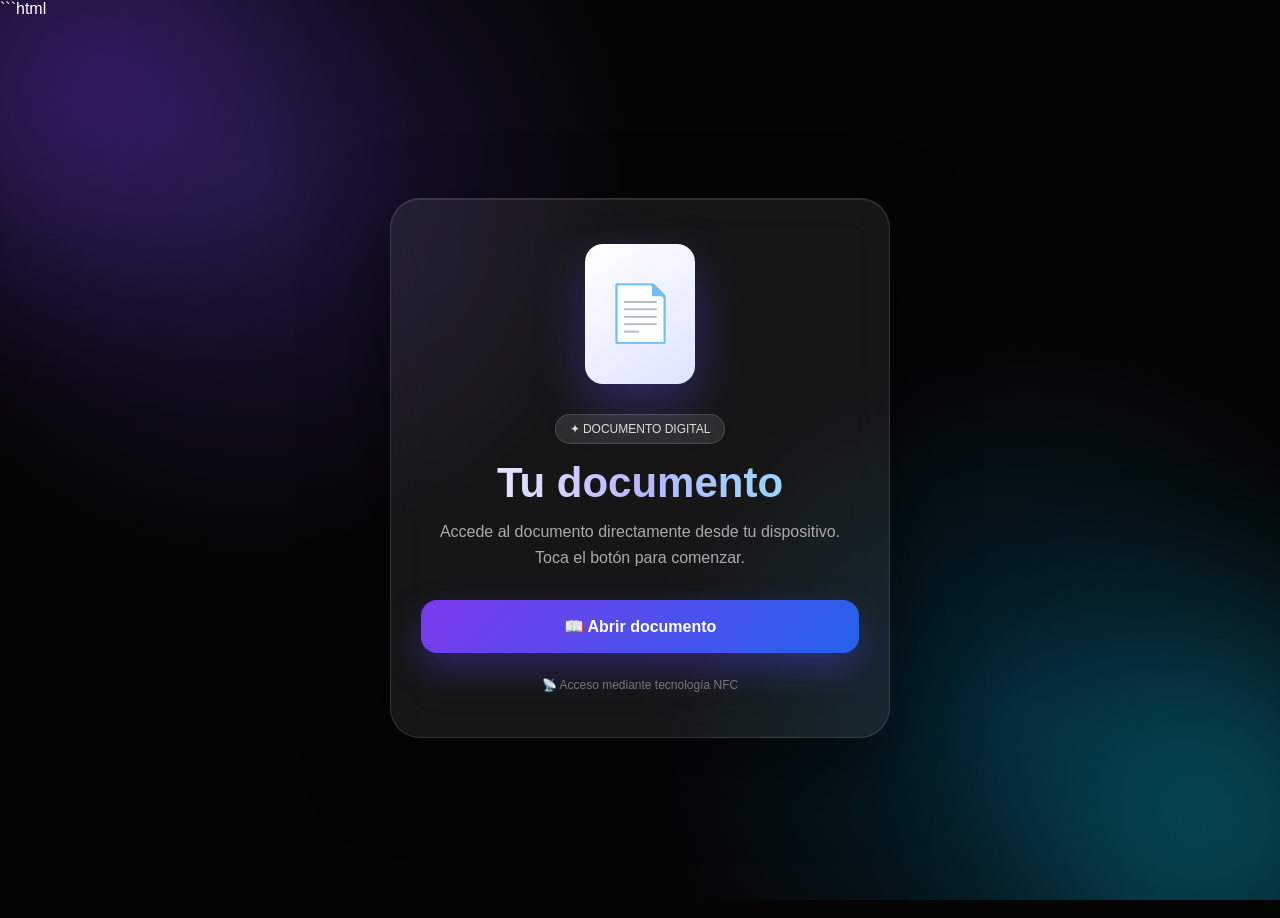
==== index.html @ 5385dc2a "Add files via upload" ====
```html
<!DOCTYPE html>
<html lang="es">
<head>
<meta charset="UTF-8">
<meta name="viewport" content="width=device-width, initial-scale=1.0">

<title>Documento Premium</title>

<style>
* {
    margin: 0;
    padding: 0;
    box-sizing: border-box;
}

body {
    font-family: -apple-system, BlinkMacSystemFont, "Segoe UI", Arial, sans-serif;
    background: #050505;
    color: white;
    min-height: 100vh;
    overflow-x: hidden;
}

/* =========================
   FONDO ANIMADO
========================= */

.background {
    position: fixed;
    inset: 0;
    overflow: hidden;
    z-index: -1;
    background:
        radial-gradient(circle at 20% 20%, rgba(120,80,255,.22), transparent 30%),
        radial-gradient(circle at 80% 80%, rgba(0,180,255,.18), transparent 30%),
        #050505;
}

.glow {
    position: absolute;
    width: 350px;
    height: 350px;
    border-radius: 50%;
    filter: blur(100px);
    opacity: .35;
    animation: float 8s infinite alternate ease-in-out;
}

.glow.one {
    background: #7c3aed;
    top: -100px;
    left: -100px;
}

.glow.two {
    background: #06b6d4;
    right: -120px;
    bottom: -100px;
    animation-delay: 2s;
}

@keyframes float {
    from {
        transform: translate(0,0);
    }

    to {
        transform: translate(70px,40px);
    }
}

/* =========================
   PORTADA
========================= */

#cover {
    min-height: 100vh;
    display: flex;
    align-items: center;
    justify-content: center;
    padding: 25px;
    animation: fadeIn 1.2s ease;
}

.cover-card {
    width: 100%;
    max-width: 500px;
    text-align: center;
    padding: 45px 30px;
    border-radius: 30px;

    background: rgba(255,255,255,.07);
    border: 1px solid rgba(255,255,255,.12);

    backdrop-filter: blur(25px);
    -webkit-backdrop-filter: blur(25px);

    box-shadow:
        0 30px 80px rgba(0,0,0,.5),
        inset 0 1px rgba(255,255,255,.1);

    animation: cardAppear 1s cubic-bezier(.2,.8,.2,1);
}

@keyframes cardAppear {
    from {
        opacity: 0;
        transform: translateY(50px) scale(.95);
    }

    to {
        opacity: 1;
        transform: translateY(0) scale(1);
    }
}

.document-icon {
    width: 110px;
    height: 140px;
    margin: auto auto 30px;

    border-radius: 18px;

    background: linear-gradient(
        145deg,
        #ffffff,
        #dfe4ff
    );

    color: #111;

    display: flex;
    align-items: center;
    justify-content: center;

    font-size: 55px;

    box-shadow:
        0 20px 50px rgba(100,80,255,.35);

    animation: levitate 3s infinite ease-in-out;
}

@keyframes levitate {
    0%,100% {
        transform: translateY(0) rotate(-2deg);
    }

    50% {
        transform: translateY(-12px) rotate(2deg);
    }
}

.badge {
    display: inline-block;

    padding: 7px 14px;

    border-radius: 50px;

    background: rgba(255,255,255,.1);

    border: 1px solid rgba(255,255,255,.15);

    font-size: 12px;

    margin-bottom: 15px;

    color: #ddd;
}

h1 {
    font-size: clamp(28px, 7vw, 42px);
    margin-bottom: 12px;

    background: linear-gradient(
        90deg,
        #fff,
        #b7b7ff,
        #8de7ff
    );

    -webkit-background-clip: text;
    color: transparent;
}

.description {
    color: #aaa;
    line-height: 1.6;
    margin-bottom: 30px;
}

/* =========================
   BOTÓN
========================= */

.open-button {
    display: inline-flex;
    align-items: center;
    justify-content: center;
    gap: 10px;

    width: 100%;

    padding: 17px;

    border-radius: 16px;

    background: linear-gradient(
        135deg,
        #7c3aed,
        #2563eb
    );

    color: white;

    font-size: 16px;
    font-weight: 700;

    text-decoration: none;

    border: none;

    cursor: pointer;

    box-shadow:
        0 15px 35px rgba(90,70,255,.35);

    transition: .3s;
}

.open-button:hover {
    transform: translateY(-3px);
    box-shadow:
        0 20px 45px rgba(90,70,255,.5);
}

.open-button:active {
    transform: scale(.97);
}

.nfc {
    margin-top: 25px;
    color: #777;
    font-size: 12px;
}

/* =========================
   PDF
========================= */

#pdfPage {
    display: none;
    min-height: 100vh;
    padding: 15px;
    animation: fadeIn .7s ease;
}

.pdf-header {
    max-width: 1100px;
    margin: auto;

    display: flex;
    justify-content: space-between;
    align-items: center;

    margin-bottom: 15px;
}

.pdf-title {
    font-size: 20px;
    font-weight: 700;
}

.back-button {
    border: none;
    background: rgba(255,255,255,.1);
    color: white;

    padding: 10px 15px;

    border-radius: 12px;

    cursor: pointer;
}

.pdf-container {
    max-width: 1100px;
    margin: auto;

    background: white;

    border-radius: 18px;

    overflow: hidden;

    box-shadow: 0 20px 60px rgba(0,0,0,.5);
}

iframe {
    width: 100%;
    height: 78vh;

    min-height: 500px;

    border: none;

    display: block;
}

.actions {
    display: flex;
    gap: 10px;

    padding: 12px;

    background: white;
}

.action {
    flex: 1;

    padding: 13px;

    border-radius: 12px;

    text-align: center;

    text-decoration: none;

    font-weight: 600;

    font-size: 14px;
}

.open {
    background: #111827;
    color: white;
}

.download {
    background: #eef0f5;
    color: #111;
}

@keyframes fadeIn {
    from {
        opacity: 0;
    }

    to {
        opacity: 1;
    }
}

/* =========================
   MÓVIL
========================= */

@media(max-width:600px) {

    #cover {
        padding: 15px;
    }

    .cover-card {
        padding: 40px 22px;
    }

    .document-icon {
        width: 90px;
        height: 115px;
        font-size: 45px;
    }

    #pdfPage {
        padding: 8px;
    }

    .pdf-title {
        font-size: 16px;
    }

    iframe {
        height: 75vh;
        min-height: 450px;
    }

    .actions {
        flex-direction: column;
    }
}
</style>
</head>

<body>

<div class="background">
    <div class="glow one"></div>
    <div class="glow two"></div>
</div>


<!-- =========================
     PORTADA
========================= -->

<section id="cover">

    <div class="cover-card">

        <div class="document-icon">
            📄
        </div>

        <div class="badge">
            ✦ DOCUMENTO DIGITAL
        </div>

        <h1>
            Tu documento
        </h1>

        <p class="description">
            Accede al documento directamente desde tu dispositivo.
            Toca el botón para comenzar.
        </p>

        <button
            class="open-button"
            onclick="openPDF()">

            📖
            Abrir documento

        </button>

        <p class="nfc">
            📡 Acceso mediante tecnología NFC
        </p>

    </div>

</section>


<!-- =========================
     PDF
========================= -->

<section id="pdfPage">

    <div class="pdf-header">

        <div class="pdf-title">
            📄 Tu documento
        </div>

        <button
            class="back-button"
            onclick="closePDF()">

            ← Volver

        </button>

    </div>


    <div class="pdf-container">

        <iframe
            src="https://drive.google.com/file/d/13IgcFymJ-jF8xLRdsBNJJ3y22b98NvXt/preview"
            allow="autoplay">
        </iframe>

        <div class="actions">

            <a
                class="action open"
                href="https://drive.google.com/file/d/13IgcFymJ-jF8xLRdsBNJJ3y22b98NvXt/view"
                target="_blank">

                🔍 Abrir PDF

            </a>

            <a
                class="action download"
                href="https://drive.google.com/uc?export=download&id=13IgcFymJ-jF8xLRdsBNJJ3y22b98NvXt"
                target="_blank">

                ⬇️ Descargar

            </a>

        </div>

    </div>

</section>


<script>

function openPDF() {

    document.getElementById("cover").style.display = "none";

    document.getElementById("pdfPage").style.display = "block";

    window.scrollTo({
        top: 0,
        behavior: "smooth"
    });

}


function closePDF() {

    document.getElementById("pdfPage").style.display = "none";

    document.getElementById("cover").style.display = "flex";

    window.scrollTo({
        top: 0,
        behavior: "smooth"
    });

}

</script>

</body>
</html>
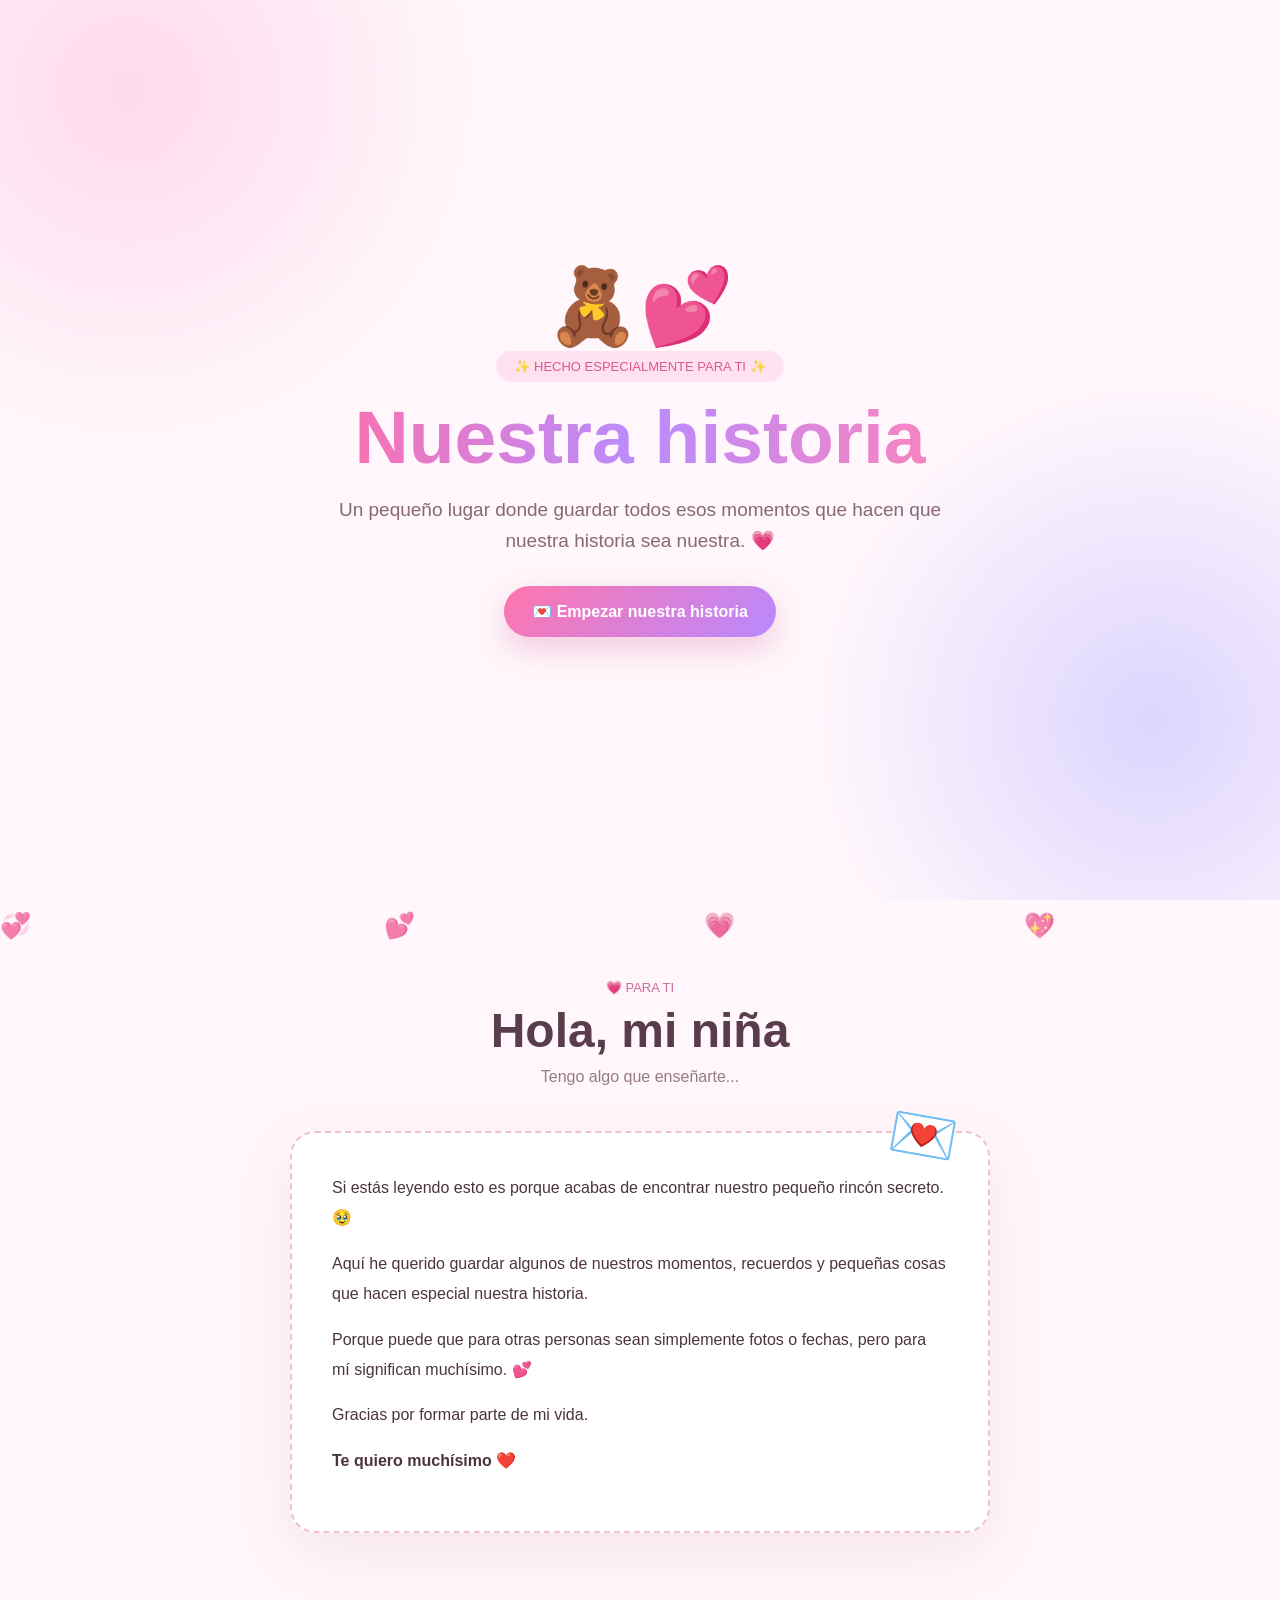
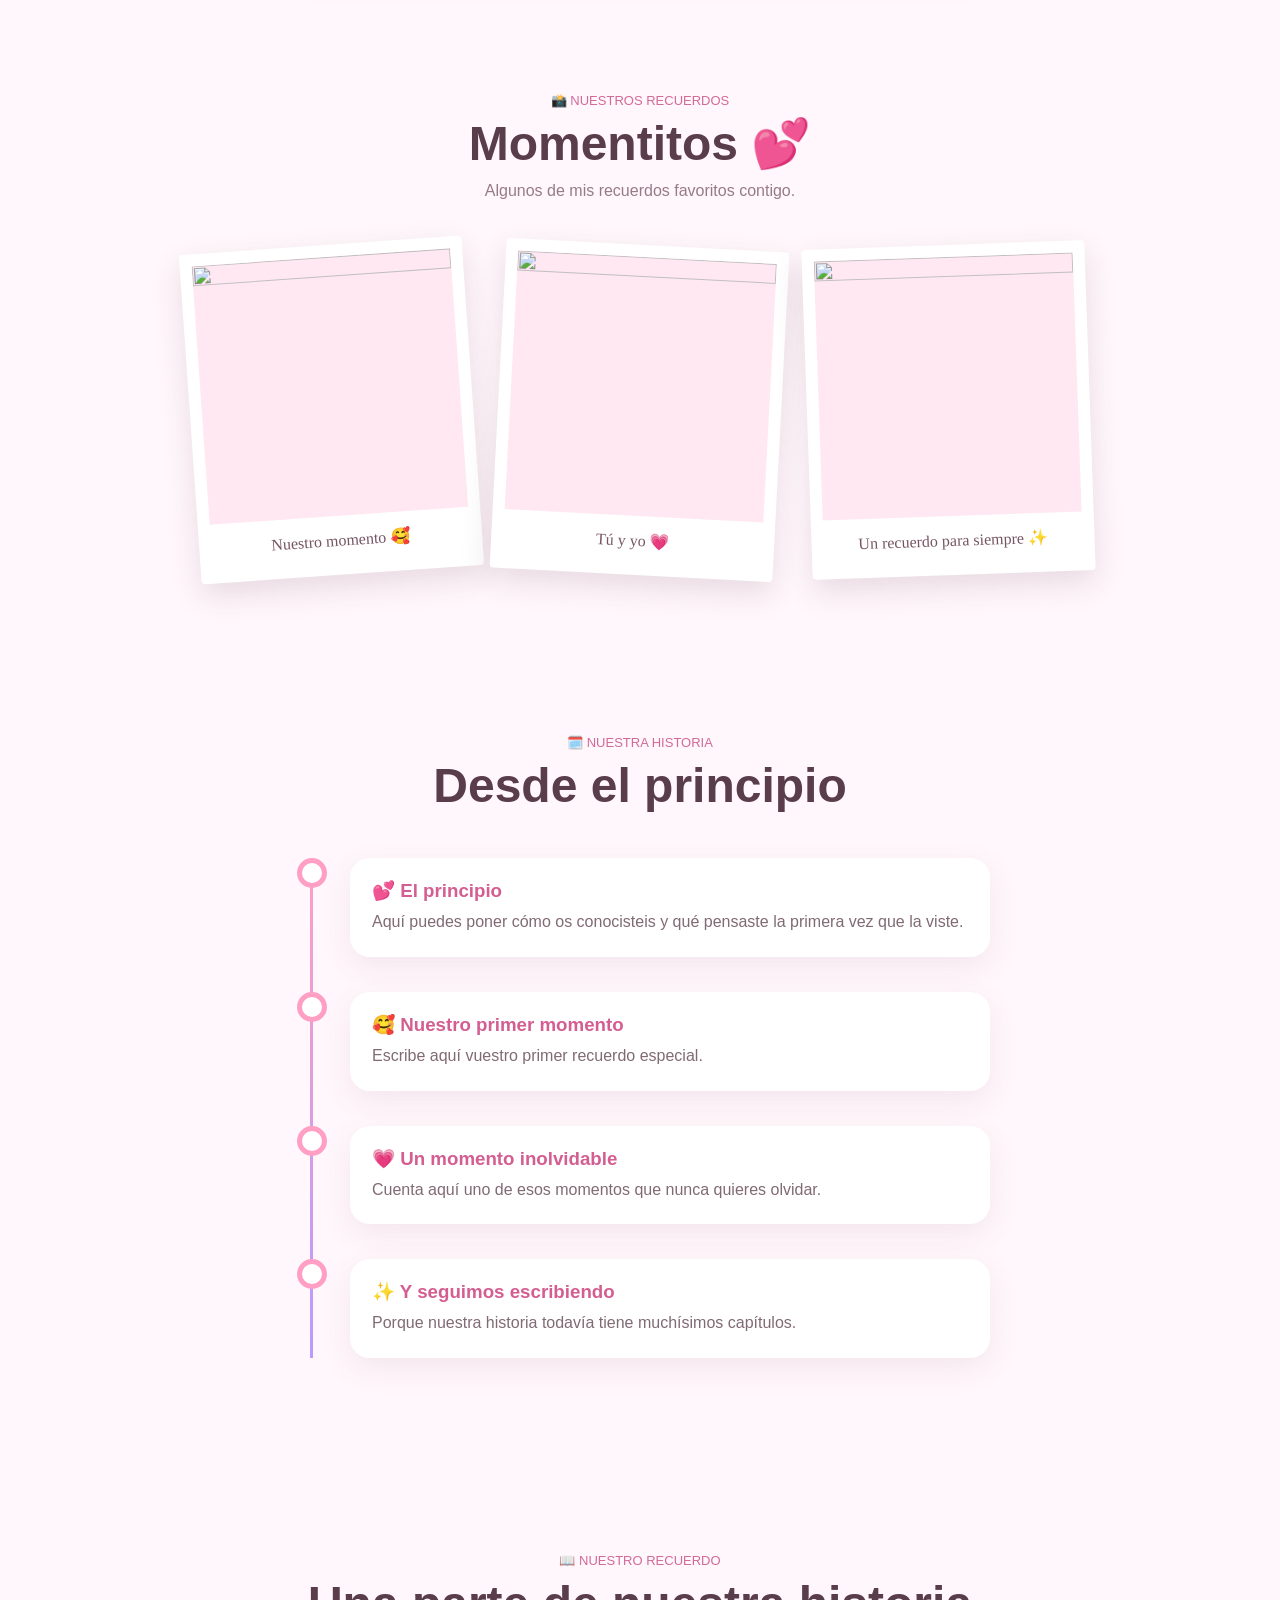
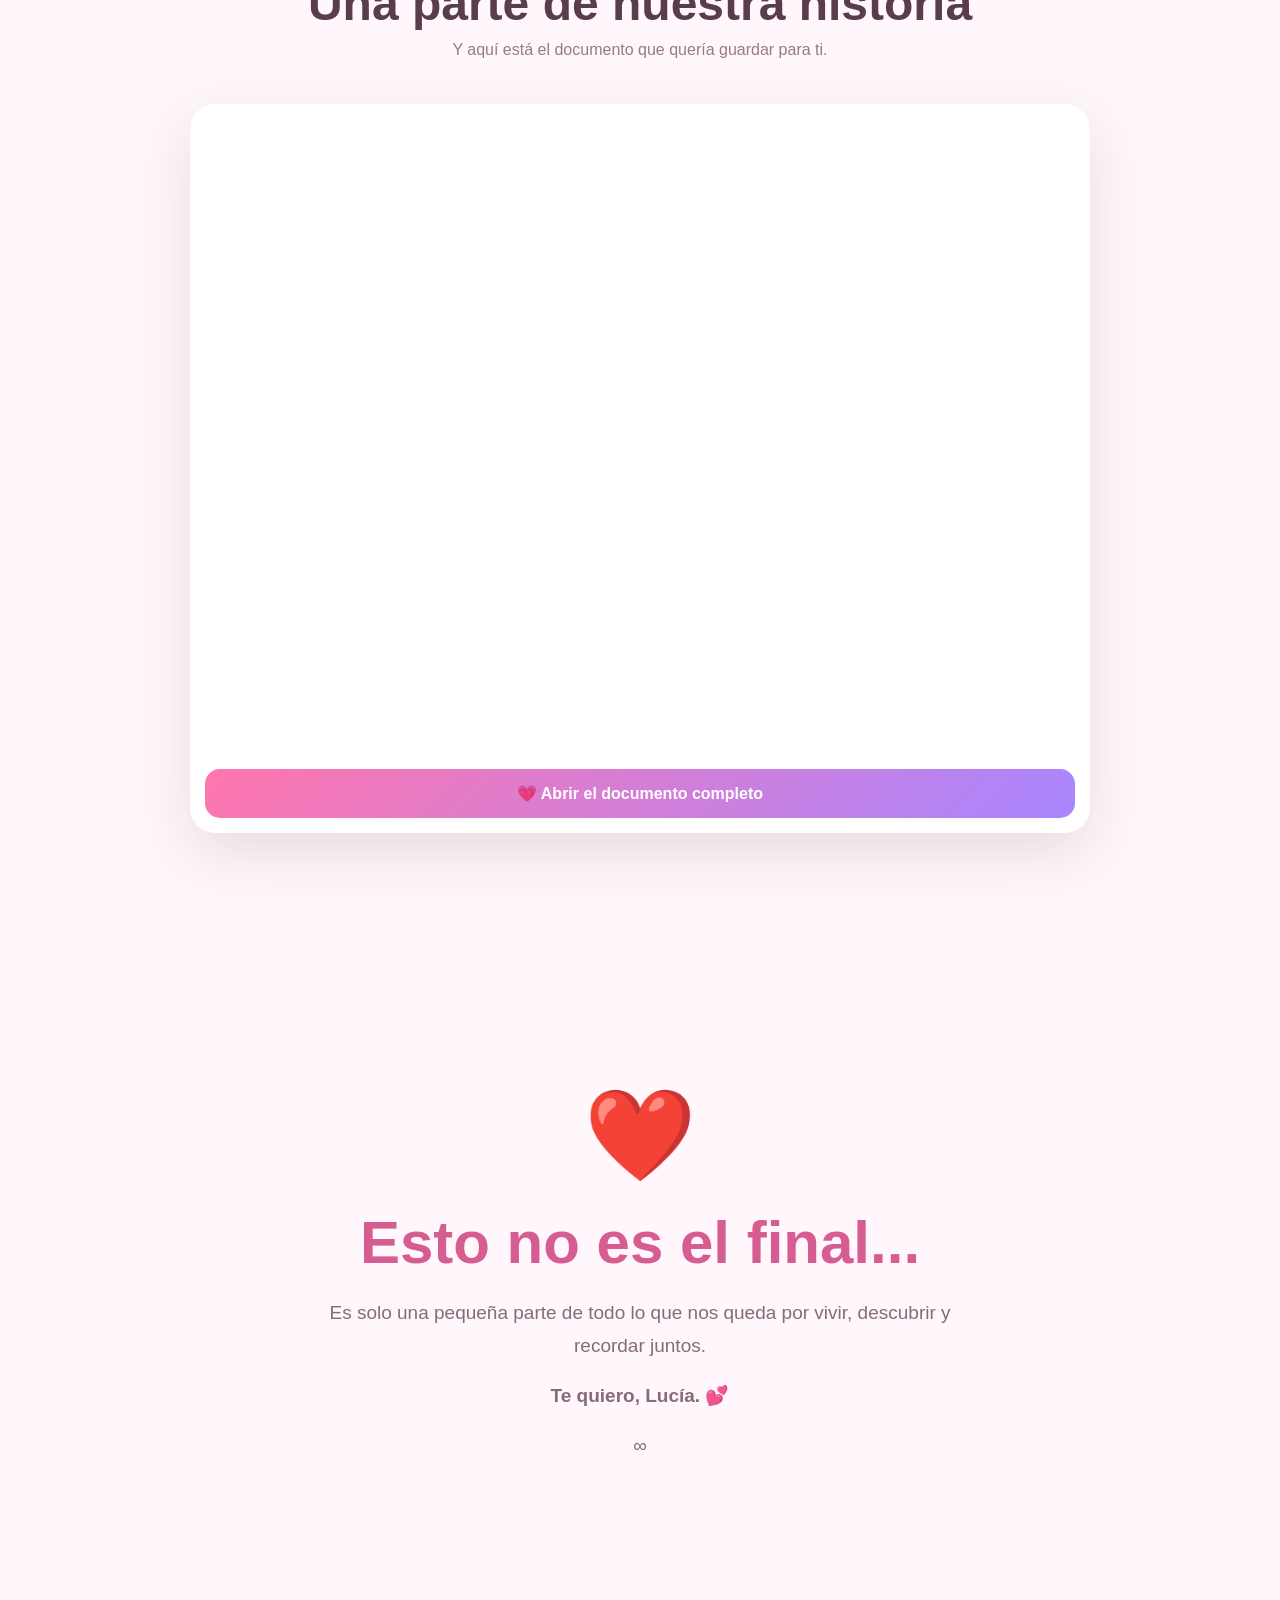
==== commit 1bcc1640: "Add files via upload" ====
--- a/index.html
+++ b/index.html
@@ -1,72 +1,143 @@
-```html
+
 <!DOCTYPE html>
 <html lang="es">
 <head>
+
 <meta charset="UTF-8">
 <meta name="viewport" content="width=device-width, initial-scale=1.0">
 
-<title>Documento Premium</title>
+<title>💕 Nuestra historia</title>
 
 <style>
-* {
-    margin: 0;
-    padding: 0;
-    box-sizing: border-box;
-}
-
-body {
-    font-family: -apple-system, BlinkMacSystemFont, "Segoe UI", Arial, sans-serif;
-    background: #050505;
-    color: white;
-    min-height: 100vh;
-    overflow-x: hidden;
-}
 
 /* =========================
-   FONDO ANIMADO
+   GENERAL
 ========================= */
 
-.background {
-    position: fixed;
-    inset: 0;
-    overflow: hidden;
-    z-index: -1;
+*{
+    margin:0;
+    padding:0;
+    box-sizing:border-box;
+}
+
+html{
+    scroll-behavior:smooth;
+}
+
+body{
+    font-family:
+        "Segoe UI",
+        Arial,
+        sans-serif;
+
+    background:#fff7fb;
+    color:#4b3440;
+    overflow-x:hidden;
+}
+
+section{
+    position:relative;
+    padding:80px 20px;
+}
+
+.container{
+    max-width:950px;
+    margin:auto;
+}
+
+h1,h2,h3{
+    font-weight:800;
+}
+
+button{
+    font-family:inherit;
+}
+
+/* =========================
+   FONDO
+========================= */
+
+.background{
+    position:fixed;
+    inset:0;
+    pointer-events:none;
+    z-index:-1;
+
     background:
-        radial-gradient(circle at 20% 20%, rgba(120,80,255,.22), transparent 30%),
-        radial-gradient(circle at 80% 80%, rgba(0,180,255,.18), transparent 30%),
-        #050505;
-}
-
-.glow {
-    position: absolute;
-    width: 350px;
-    height: 350px;
-    border-radius: 50%;
-    filter: blur(100px);
-    opacity: .35;
-    animation: float 8s infinite alternate ease-in-out;
-}
-
-.glow.one {
-    background: #7c3aed;
-    top: -100px;
-    left: -100px;
-}
-
-.glow.two {
-    background: #06b6d4;
-    right: -120px;
-    bottom: -100px;
-    animation-delay: 2s;
-}
-
-@keyframes float {
-    from {
-        transform: translate(0,0);
-    }
-
-    to {
-        transform: translate(70px,40px);
+        radial-gradient(
+            circle at 10% 10%,
+            #ffd9ec 0,
+            transparent 25%
+        ),
+        radial-gradient(
+            circle at 90% 80%,
+            #ddd5ff 0,
+            transparent 25%
+        ),
+        #fff7fb;
+}
+
+/* =========================
+   CORAZONES
+========================= */
+
+.heart{
+    position:fixed;
+    bottom:-40px;
+
+    font-size:25px;
+
+    animation:
+        floatHeart
+        linear
+        infinite;
+
+    opacity:.75;
+
+    pointer-events:none;
+}
+
+.heart:nth-child(1){
+    left:10%;
+    animation-duration:8s;
+}
+
+.heart:nth-child(2){
+    left:30%;
+    animation-duration:11s;
+    animation-delay:2s;
+}
+
+.heart:nth-child(3){
+    left:55%;
+    animation-duration:9s;
+    animation-delay:1s;
+}
+
+.heart:nth-child(4){
+    left:80%;
+    animation-duration:12s;
+    animation-delay:3s;
+}
+
+@keyframes floatHeart{
+
+    0%{
+        transform:
+            translateY(0)
+            rotate(0);
+        opacity:0;
+    }
+
+    20%{
+        opacity:.8;
+    }
+
+    100%{
+        transform:
+            translateY(-110vh)
+            rotate(360deg);
+        opacity:0;
     }
 }
 
@@ -74,373 +145,796 @@
    PORTADA
 ========================= */
 
-#cover {
-    min-height: 100vh;
-    display: flex;
-    align-items: center;
-    justify-content: center;
-    padding: 25px;
-    animation: fadeIn 1.2s ease;
-}
-
-.cover-card {
-    width: 100%;
-    max-width: 500px;
-    text-align: center;
-    padding: 45px 30px;
-    border-radius: 30px;
-
-    background: rgba(255,255,255,.07);
-    border: 1px solid rgba(255,255,255,.12);
-
-    backdrop-filter: blur(25px);
-    -webkit-backdrop-filter: blur(25px);
+.hero{
+    min-height:100vh;
+
+    display:flex;
+    align-items:center;
+    justify-content:center;
+
+    text-align:center;
+
+    padding:30px;
+}
+
+.hero-card{
+    max-width:650px;
+}
+
+.kawaii{
+    font-size:75px;
+
+    animation:
+        bounce
+        2.5s
+        infinite;
+}
+
+@keyframes bounce{
+
+    0%,100%{
+        transform:translateY(0)
+                   rotate(-3deg);
+    }
+
+    50%{
+        transform:translateY(-15px)
+                   rotate(3deg);
+    }
+}
+
+.small-title{
+    display:inline-block;
+
+    background:#ffe1ef;
+
+    color:#d95b91;
+
+    padding:8px 18px;
+
+    border-radius:50px;
+
+    font-size:13px;
+
+    margin-bottom:18px;
+}
+
+.hero h1{
+    font-size:
+        clamp(42px,9vw,75px);
+
+    line-height:1;
+
+    background:
+        linear-gradient(
+            90deg,
+            #ff6fa9,
+            #b98cff,
+            #ff83b9
+        );
+
+    -webkit-background-clip:text;
+
+    color:transparent;
+
+    margin-bottom:20px;
+}
+
+.hero p{
+    font-size:19px;
+
+    color:#876875;
+
+    line-height:1.6;
+
+    margin-bottom:30px;
+}
+
+.start{
+    display:inline-block;
+
+    background:
+        linear-gradient(
+            135deg,
+            #ff75ac,
+            #b889ff
+        );
+
+    color:white;
+
+    text-decoration:none;
+
+    padding:16px 28px;
+
+    border-radius:50px;
+
+    font-weight:800;
 
     box-shadow:
-        0 30px 80px rgba(0,0,0,.5),
-        inset 0 1px rgba(255,255,255,.1);
-
-    animation: cardAppear 1s cubic-bezier(.2,.8,.2,1);
-}
-
-@keyframes cardAppear {
-    from {
-        opacity: 0;
-        transform: translateY(50px) scale(.95);
-    }
-
-    to {
-        opacity: 1;
-        transform: translateY(0) scale(1);
-    }
-}
-
-.document-icon {
-    width: 110px;
-    height: 140px;
-    margin: auto auto 30px;
-
-    border-radius: 18px;
-
-    background: linear-gradient(
-        145deg,
-        #ffffff,
-        #dfe4ff
-    );
-
-    color: #111;
-
-    display: flex;
-    align-items: center;
-    justify-content: center;
-
-    font-size: 55px;
+        0 12px 30px
+        rgba(220,100,160,.3);
+
+    transition:.3s;
+}
+
+.start:hover{
+    transform:
+        translateY(-4px)
+        scale(1.03);
+}
+
+/* =========================
+   TITULOS
+========================= */
+
+.section-title{
+    text-align:center;
+
+    margin-bottom:45px;
+}
+
+.section-title span{
+    display:block;
+
+    font-size:13px;
+
+    color:#d26a99;
+
+    margin-bottom:8px;
+}
+
+.section-title h2{
+    font-size:
+        clamp(30px,6vw,48px);
+
+    color:#5a3d4b;
+}
+
+.section-title p{
+    margin-top:10px;
+
+    color:#967b87;
+}
+
+/* =========================
+   CARTA
+========================= */
+
+.letter{
+    background:white;
+
+    max-width:700px;
+
+    margin:auto;
+
+    padding:40px;
+
+    border-radius:25px;
 
     box-shadow:
-        0 20px 50px rgba(100,80,255,.35);
-
-    animation: levitate 3s infinite ease-in-out;
-}
-
-@keyframes levitate {
-    0%,100% {
-        transform: translateY(0) rotate(-2deg);
-    }
-
-    50% {
-        transform: translateY(-12px) rotate(2deg);
-    }
-}
-
-.badge {
-    display: inline-block;
-
-    padding: 7px 14px;
-
-    border-radius: 50px;
-
-    background: rgba(255,255,255,.1);
-
-    border: 1px solid rgba(255,255,255,.15);
-
-    font-size: 12px;
-
-    margin-bottom: 15px;
-
-    color: #ddd;
-}
-
-h1 {
-    font-size: clamp(28px, 7vw, 42px);
-    margin-bottom: 12px;
-
-    background: linear-gradient(
-        90deg,
-        #fff,
-        #b7b7ff,
-        #8de7ff
-    );
-
-    -webkit-background-clip: text;
-    color: transparent;
-}
-
-.description {
-    color: #aaa;
-    line-height: 1.6;
-    margin-bottom: 30px;
+        0 20px 60px
+        rgba(180,100,140,.12);
+
+    border:
+        2px dashed #f3bfd7;
+
+    position:relative;
+}
+
+.letter:before{
+    content:"💌";
+
+    position:absolute;
+
+    top:-30px;
+    right:30px;
+
+    font-size:55px;
+
+    transform:rotate(10deg);
+}
+
+.letter p{
+    line-height:1.9;
+
+    margin-bottom:15px;
+
+    font-size:16px;
 }
 
 /* =========================
-   BOTÓN
+   FOTOS
 ========================= */
 
-.open-button {
-    display: inline-flex;
-    align-items: center;
-    justify-content: center;
-    gap: 10px;
-
-    width: 100%;
-
-    padding: 17px;
-
-    border-radius: 16px;
-
-    background: linear-gradient(
-        135deg,
-        #7c3aed,
-        #2563eb
-    );
-
-    color: white;
-
-    font-size: 16px;
-    font-weight: 700;
-
-    text-decoration: none;
-
-    border: none;
-
-    cursor: pointer;
+.photos{
+    display:grid;
+
+    grid-template-columns:
+        repeat(3,1fr);
+
+    gap:25px;
+
+    max-width:900px;
+
+    margin:auto;
+}
+
+.photo{
+    background:white;
+
+    padding:12px 12px 25px;
 
     box-shadow:
-        0 15px 35px rgba(90,70,255,.35);
-
-    transition: .3s;
-}
-
-.open-button:hover {
-    transform: translateY(-3px);
+        0 12px 30px
+        rgba(100,60,80,.15);
+
+    transition:.4s;
+
+    border-radius:4px;
+}
+
+.photo:nth-child(1){
+    transform:rotate(-4deg);
+}
+
+.photo:nth-child(2){
+    transform:rotate(3deg);
+}
+
+.photo:nth-child(3){
+    transform:rotate(-2deg);
+}
+
+.photo:hover{
+    transform:
+        rotate(0)
+        translateY(-10px)
+        scale(1.03);
+}
+
+.photo img{
+    width:100%;
+
+    aspect-ratio:1/1;
+
+    object-fit:cover;
+
+    display:block;
+
+    background:#ffe8f2;
+}
+
+.photo p{
+    text-align:center;
+
+    margin-top:15px;
+
+    font-family:
+        "Comic Sans MS",
+        cursive;
+
+    color:#765563;
+}
+
+/* =========================
+   TIMELINE
+========================= */
+
+.timeline{
+    max-width:700px;
+
+    margin:auto;
+
+    position:relative;
+}
+
+.timeline:before{
+    content:"";
+
+    position:absolute;
+
+    left:20px;
+
+    top:0;
+    bottom:0;
+
+    width:3px;
+
+    background:
+        linear-gradient(
+            #ff9fc4,
+            #b99aff
+        );
+}
+
+.event{
+    position:relative;
+
+    margin-bottom:35px;
+
+    padding-left:60px;
+}
+
+.event .dot{
+    position:absolute;
+
+    left:7px;
+
+    width:30px;
+    height:30px;
+
+    border-radius:50%;
+
+    background:white;
+
+    border:5px solid #ff9fc4;
+
+    z-index:1;
+}
+
+.event-card{
+    background:white;
+
+    padding:22px;
+
+    border-radius:20px;
+
     box-shadow:
-        0 20px 45px rgba(90,70,255,.5);
-}
-
-.open-button:active {
-    transform: scale(.97);
-}
-
-.nfc {
-    margin-top: 25px;
-    color: #777;
-    font-size: 12px;
+        0 10px 30px
+        rgba(150,90,120,.1);
+}
+
+.event-card h3{
+    color:#d45e91;
+
+    margin-bottom:7px;
+}
+
+.event-card p{
+    color:#806a74;
+
+    line-height:1.6;
 }
 
 /* =========================
    PDF
 ========================= */
 
-#pdfPage {
-    display: none;
-    min-height: 100vh;
-    padding: 15px;
-    animation: fadeIn .7s ease;
-}
-
-.pdf-header {
-    max-width: 1100px;
-    margin: auto;
-
-    display: flex;
-    justify-content: space-between;
-    align-items: center;
-
-    margin-bottom: 15px;
-}
-
-.pdf-title {
-    font-size: 20px;
-    font-weight: 700;
-}
-
-.back-button {
-    border: none;
-    background: rgba(255,255,255,.1);
-    color: white;
-
-    padding: 10px 15px;
-
-    border-radius: 12px;
-
-    cursor: pointer;
-}
-
-.pdf-container {
-    max-width: 1100px;
-    margin: auto;
-
-    background: white;
-
-    border-radius: 18px;
-
-    overflow: hidden;
-
-    box-shadow: 0 20px 60px rgba(0,0,0,.5);
-}
-
-iframe {
-    width: 100%;
-    height: 78vh;
-
-    min-height: 500px;
-
-    border: none;
-
-    display: block;
-}
-
-.actions {
-    display: flex;
-    gap: 10px;
-
-    padding: 12px;
-
-    background: white;
-}
-
-.action {
-    flex: 1;
-
-    padding: 13px;
-
-    border-radius: 12px;
-
-    text-align: center;
-
-    text-decoration: none;
-
-    font-weight: 600;
-
-    font-size: 14px;
-}
-
-.open {
-    background: #111827;
-    color: white;
-}
-
-.download {
-    background: #eef0f5;
-    color: #111;
-}
-
-@keyframes fadeIn {
-    from {
-        opacity: 0;
-    }
-
-    to {
-        opacity: 1;
-    }
+.pdf-box{
+    background:white;
+
+    border-radius:25px;
+
+    overflow:hidden;
+
+    box-shadow:
+        0 20px 60px
+        rgba(100,60,90,.15);
+
+    max-width:900px;
+
+    margin:auto;
+}
+
+.pdf-box iframe{
+    width:100%;
+
+    height:650px;
+
+    border:none;
+
+    display:block;
+}
+
+.pdf-button{
+    display:block;
+
+    margin:15px;
+
+    text-align:center;
+
+    background:
+        linear-gradient(
+            135deg,
+            #ff76ad,
+            #a886ff
+        );
+
+    color:white;
+
+    padding:15px;
+
+    border-radius:15px;
+
+    text-decoration:none;
+
+    font-weight:800;
 }
 
 /* =========================
-   MÓVIL
+   FINAL
 ========================= */
 
-@media(max-width:600px) {
-
-    #cover {
-        padding: 15px;
-    }
-
-    .cover-card {
-        padding: 40px 22px;
-    }
-
-    .document-icon {
-        width: 90px;
-        height: 115px;
-        font-size: 45px;
-    }
-
-    #pdfPage {
-        padding: 8px;
-    }
-
-    .pdf-title {
-        font-size: 16px;
-    }
-
-    iframe {
-        height: 75vh;
-        min-height: 450px;
-    }
-
-    .actions {
-        flex-direction: column;
-    }
-}
+.final{
+    min-height:80vh;
+
+    display:flex;
+
+    align-items:center;
+
+    justify-content:center;
+
+    text-align:center;
+}
+
+.final-content{
+    max-width:650px;
+}
+
+.final-heart{
+    font-size:90px;
+
+    animation:
+        heartbeat
+        1.4s
+        infinite;
+}
+
+@keyframes heartbeat{
+
+    0%,100%{
+        transform:scale(1);
+    }
+
+    15%{
+        transform:scale(1.15);
+    }
+
+    30%{
+        transform:scale(1);
+    }
+
+    45%{
+        transform:scale(1.12);
+    }
+}
+
+.final h2{
+    font-size:
+        clamp(35px,7vw,60px);
+
+    color:#d65d91;
+
+    margin:20px 0;
+}
+
+.final p{
+    font-size:19px;
+
+    line-height:1.7;
+
+    color:#856c78;
+}
+
+/* =========================
+   RESPONSIVE
+========================= */
+
+@media(max-width:700px){
+
+    section{
+        padding:65px 15px;
+    }
+
+    .photos{
+        grid-template-columns:1fr;
+
+        max-width:350px;
+    }
+
+    .photo{
+        transform:none !important;
+    }
+
+    .letter{
+        padding:28px 22px;
+    }
+
+    .pdf-box iframe{
+        height:500px;
+    }
+}
+
 </style>
+
 </head>
 
 <body>
 
-<div class="background">
-    <div class="glow one"></div>
-    <div class="glow two"></div>
-</div>
+
+<!-- FONDO -->
+
+<div class="background"></div>
+
+<div class="heart">💕</div>
+<div class="heart">💗</div>
+<div class="heart">💖</div>
+<div class="heart">💞</div>
 
 
 <!-- =========================
      PORTADA
 ========================= -->
 
-<section id="cover">
-
-    <div class="cover-card">
-
-        <div class="document-icon">
-            📄
-        </div>
-
-        <div class="badge">
-            ✦ DOCUMENTO DIGITAL
-        </div>
-
-        <h1>
-            Tu documento
-        </h1>
-
-        <p class="description">
-            Accede al documento directamente desde tu dispositivo.
-            Toca el botón para comenzar.
+<section class="hero">
+
+<div class="hero-card">
+
+    <div class="kawaii">
+        🧸💕
+    </div>
+
+    <div class="small-title">
+        ✨ HECHO ESPECIALMENTE PARA TI ✨
+    </div>
+
+    <h1>
+        Nuestra historia
+    </h1>
+
+    <p>
+        Un pequeño lugar donde guardar
+        todos esos momentos que hacen
+        que nuestra historia sea nuestra.
+        💗
+    </p>
+
+    <a
+        href="#inicio"
+        class="start">
+
+        💌 Empezar nuestra historia
+
+    </a>
+
+</div>
+
+</section>
+
+
+<!-- =========================
+     INICIO
+========================= -->
+
+<section id="inicio">
+
+<div class="container">
+
+<div class="section-title">
+
+    <span>💗 PARA TI</span>
+
+    <h2>
+        Hola, mi niña
+    </h2>
+
+    <p>
+        Tengo algo que enseñarte...
+    </p>
+
+</div>
+
+
+<div class="letter">
+
+<p>
+    Si estás leyendo esto es porque
+    acabas de encontrar nuestro pequeño
+    rincón secreto. 🥹
+</p>
+
+<p>
+    Aquí he querido guardar algunos de
+    nuestros momentos, recuerdos y
+    pequeñas cosas que hacen especial
+    nuestra historia.
+</p>
+
+<p>
+    Porque puede que para otras personas
+    sean simplemente fotos o fechas,
+    pero para mí significan muchísimo.
+    💕
+</p>
+
+<p>
+    Gracias por formar parte de mi vida.
+</p>
+
+<p>
+    <strong>
+        Te quiero muchísimo ❤️
+    </strong>
+</p>
+
+</div>
+
+</div>
+
+</section>
+
+
+<!-- =========================
+     FOTOS
+========================= -->
+
+<section>
+
+<div class="container">
+
+<div class="section-title">
+
+    <span>📸 NUESTROS RECUERDOS</span>
+
+    <h2>
+        Momentitos 💕
+    </h2>
+
+    <p>
+        Algunos de mis recuerdos favoritos contigo.
+    </p>
+
+</div>
+
+
+<div class="photos">
+
+    <div class="photo">
+
+        <img src="foto1.jpg">
+
+        <p>
+            Nuestro momento 🥰
         </p>
 
-        <button
-            class="open-button"
-            onclick="openPDF()">
-
-            📖
-            Abrir documento
-
-        </button>
-
-        <p class="nfc">
-            📡 Acceso mediante tecnología NFC
+    </div>
+
+
+    <div class="photo">
+
+        <img src="foto2.jpg">
+
+        <p>
+            Tú y yo 💗
         </p>
 
     </div>
+
+
+    <div class="photo">
+
+        <img src="foto3.jpg">
+
+        <p>
+            Un recuerdo para siempre ✨
+        </p>
+
+    </div>
+
+</div>
+
+</div>
+
+</section>
+
+
+<!-- =========================
+     TIMELINE
+========================= -->
+
+<section>
+
+<div class="container">
+
+<div class="section-title">
+
+    <span>🗓️ NUESTRA HISTORIA</span>
+
+    <h2>
+        Desde el principio
+    </h2>
+
+</div>
+
+
+<div class="timeline">
+
+
+<div class="event">
+
+    <div class="dot"></div>
+
+    <div class="event-card">
+
+        <h3>
+            💕 El principio
+        </h3>
+
+        <p>
+            Aquí puedes poner cómo os
+            conocisteis y qué pensaste
+            la primera vez que la viste.
+        </p>
+
+    </div>
+
+</div>
+
+
+<div class="event">
+
+    <div class="dot"></div>
+
+    <div class="event-card">
+
+        <h3>
+            🥰 Nuestro primer momento
+        </h3>
+
+        <p>
+            Escribe aquí vuestro primer
+            recuerdo especial.
+        </p>
+
+    </div>
+
+</div>
+
+
+<div class="event">
+
+    <div class="dot"></div>
+
+    <div class="event-card">
+
+        <h3>
+            💗 Un momento inolvidable
+        </h3>
+
+        <p>
+            Cuenta aquí uno de esos
+            momentos que nunca quieres
+            olvidar.
+        </p>
+
+    </div>
+
+</div>
+
+
+<div class="event">
+
+    <div class="dot"></div>
+
+    <div class="event-card">
+
+        <h3>
+            ✨ Y seguimos escribiendo
+        </h3>
+
+        <p>
+            Porque nuestra historia todavía
+            tiene muchísimos capítulos.
+        </p>
+
+    </div>
+
+</div>
+
+
+</div>
+
+</div>
 
 </section>
 
@@ -449,91 +943,90 @@
      PDF
 ========================= -->
 
-<section id="pdfPage">
-
-    <div class="pdf-header">
-
-        <div class="pdf-title">
-            📄 Tu documento
-        </div>
-
-        <button
-            class="back-button"
-            onclick="closePDF()">
-
-            ← Volver
-
-        </button>
-
+<section>
+
+<div class="container">
+
+<div class="section-title">
+
+    <span>📖 NUESTRO RECUERDO</span>
+
+    <h2>
+        Una parte de nuestra historia
+    </h2>
+
+    <p>
+        Y aquí está el documento que
+        quería guardar para ti.
+    </p>
+
+</div>
+
+
+<div class="pdf-box">
+
+    <iframe
+        src="https://drive.google.com/file/d/13IgcFymJ-jF8xLRdsBNJJ3y22b98NvXt/preview"
+        allow="autoplay">
+    </iframe>
+
+    <a
+        class="pdf-button"
+        href="https://drive.google.com/file/d/13IgcFymJ-jF8xLRdsBNJJ3y22b98NvXt/view"
+        target="_blank">
+
+        💗 Abrir el documento completo
+
+    </a>
+
+</div>
+
+</div>
+
+</section>
+
+
+<!-- =========================
+     FINAL
+========================= -->
+
+<section class="final">
+
+<div class="final-content">
+
+    <div class="final-heart">
+        ❤️
     </div>
 
-
-    <div class="pdf-container">
-
-        <iframe
-            src="https://drive.google.com/file/d/13IgcFymJ-jF8xLRdsBNJJ3y22b98NvXt/preview"
-            allow="autoplay">
-        </iframe>
-
-        <div class="actions">
-
-            <a
-                class="action open"
-                href="https://drive.google.com/file/d/13IgcFymJ-jF8xLRdsBNJJ3y22b98NvXt/view"
-                target="_blank">
-
-                🔍 Abrir PDF
-
-            </a>
-
-            <a
-                class="action download"
-                href="https://drive.google.com/uc?export=download&id=13IgcFymJ-jF8xLRdsBNJJ3y22b98NvXt"
-                target="_blank">
-
-                ⬇️ Descargar
-
-            </a>
-
-        </div>
-
-    </div>
+    <h2>
+        Esto no es el final...
+    </h2>
+
+    <p>
+        Es solo una pequeña parte
+        de todo lo que nos queda por vivir,
+        descubrir y recordar juntos.
+    </p>
+
+    <br>
+
+    <p>
+        <strong>
+            Te quiero, Lucía. 💕
+        </strong>
+    </p>
+
+    <br>
+
+    <p>
+        ∞
+    </p>
+
+</div>
 
 </section>
 
-
-<script>
-
-function openPDF() {
-
-    document.getElementById("cover").style.display = "none";
-
-    document.getElementById("pdfPage").style.display = "block";
-
-    window.scrollTo({
-        top: 0,
-        behavior: "smooth"
-    });
-
-}
-
-
-function closePDF() {
-
-    document.getElementById("pdfPage").style.display = "none";
-
-    document.getElementById("cover").style.display = "flex";
-
-    window.scrollTo({
-        top: 0,
-        behavior: "smooth"
-    });
-
-}
-
-</script>
 
 </body>
 </html>
 
-
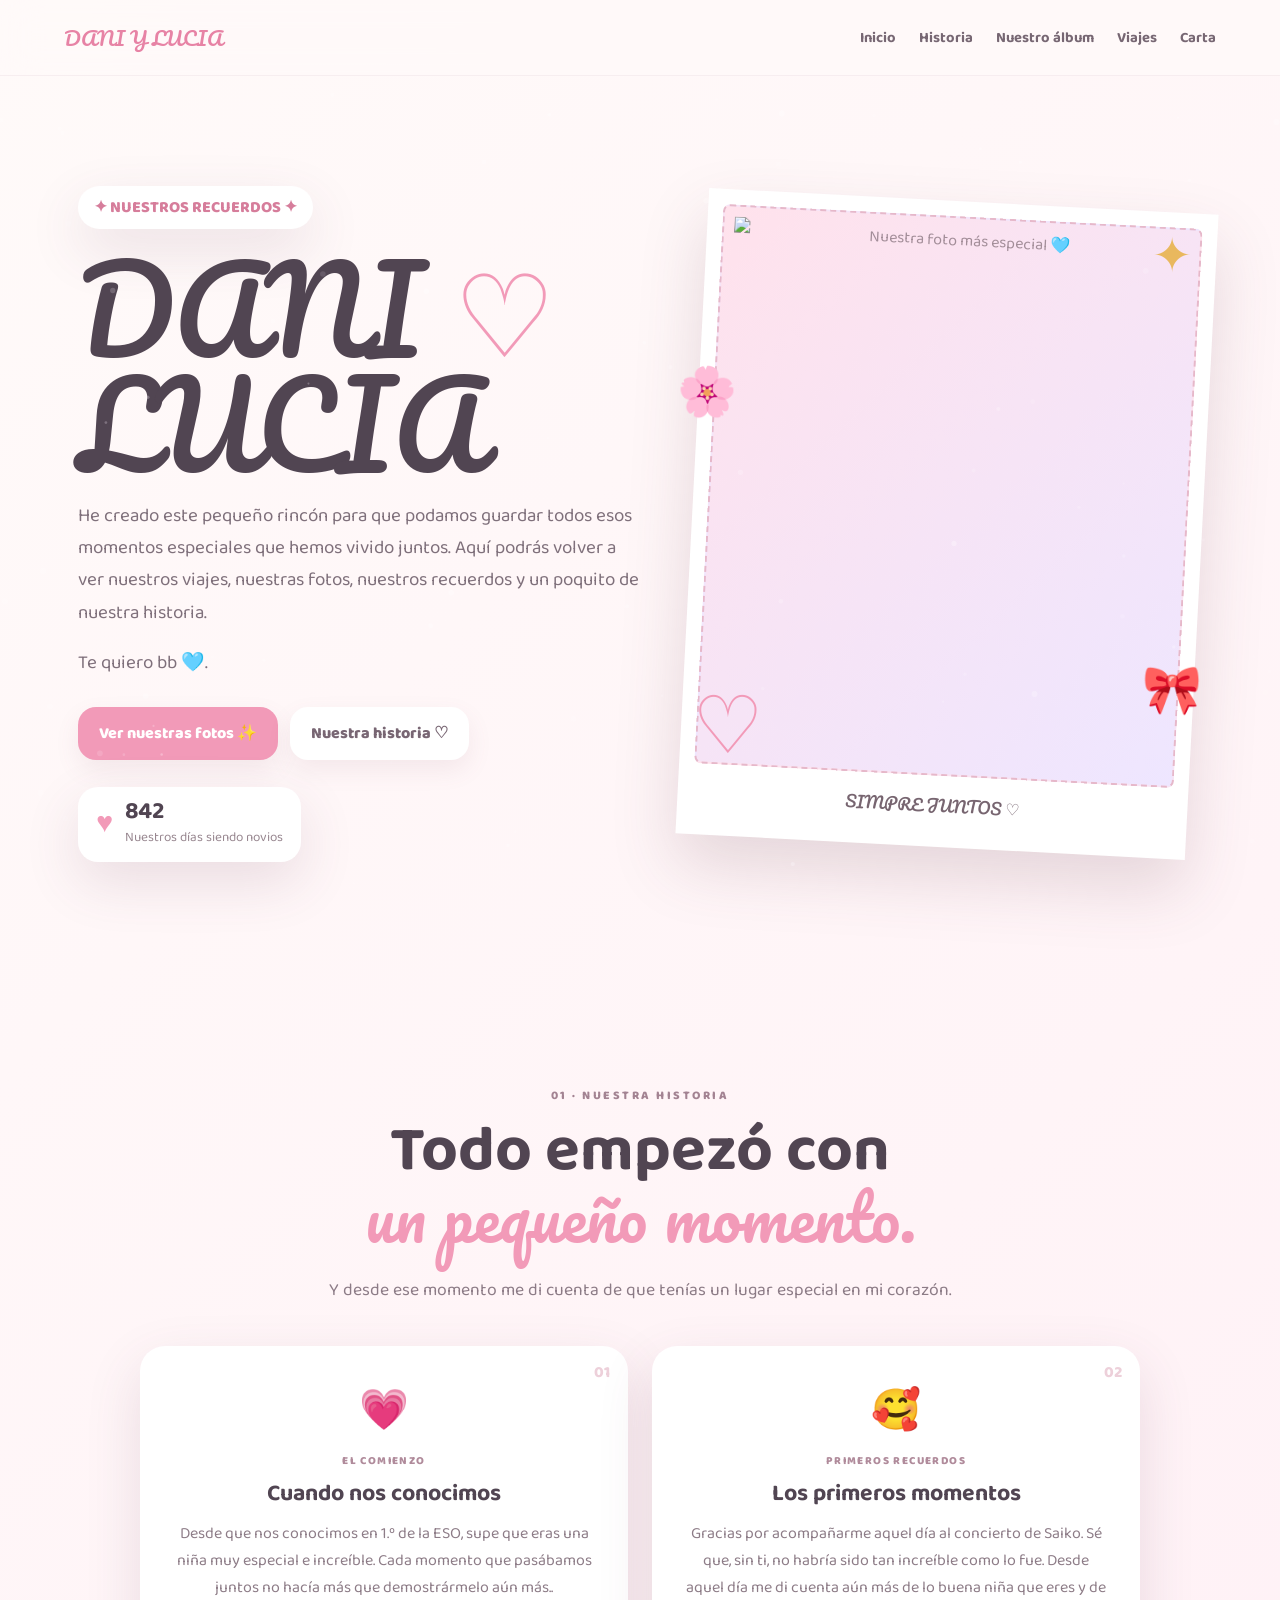
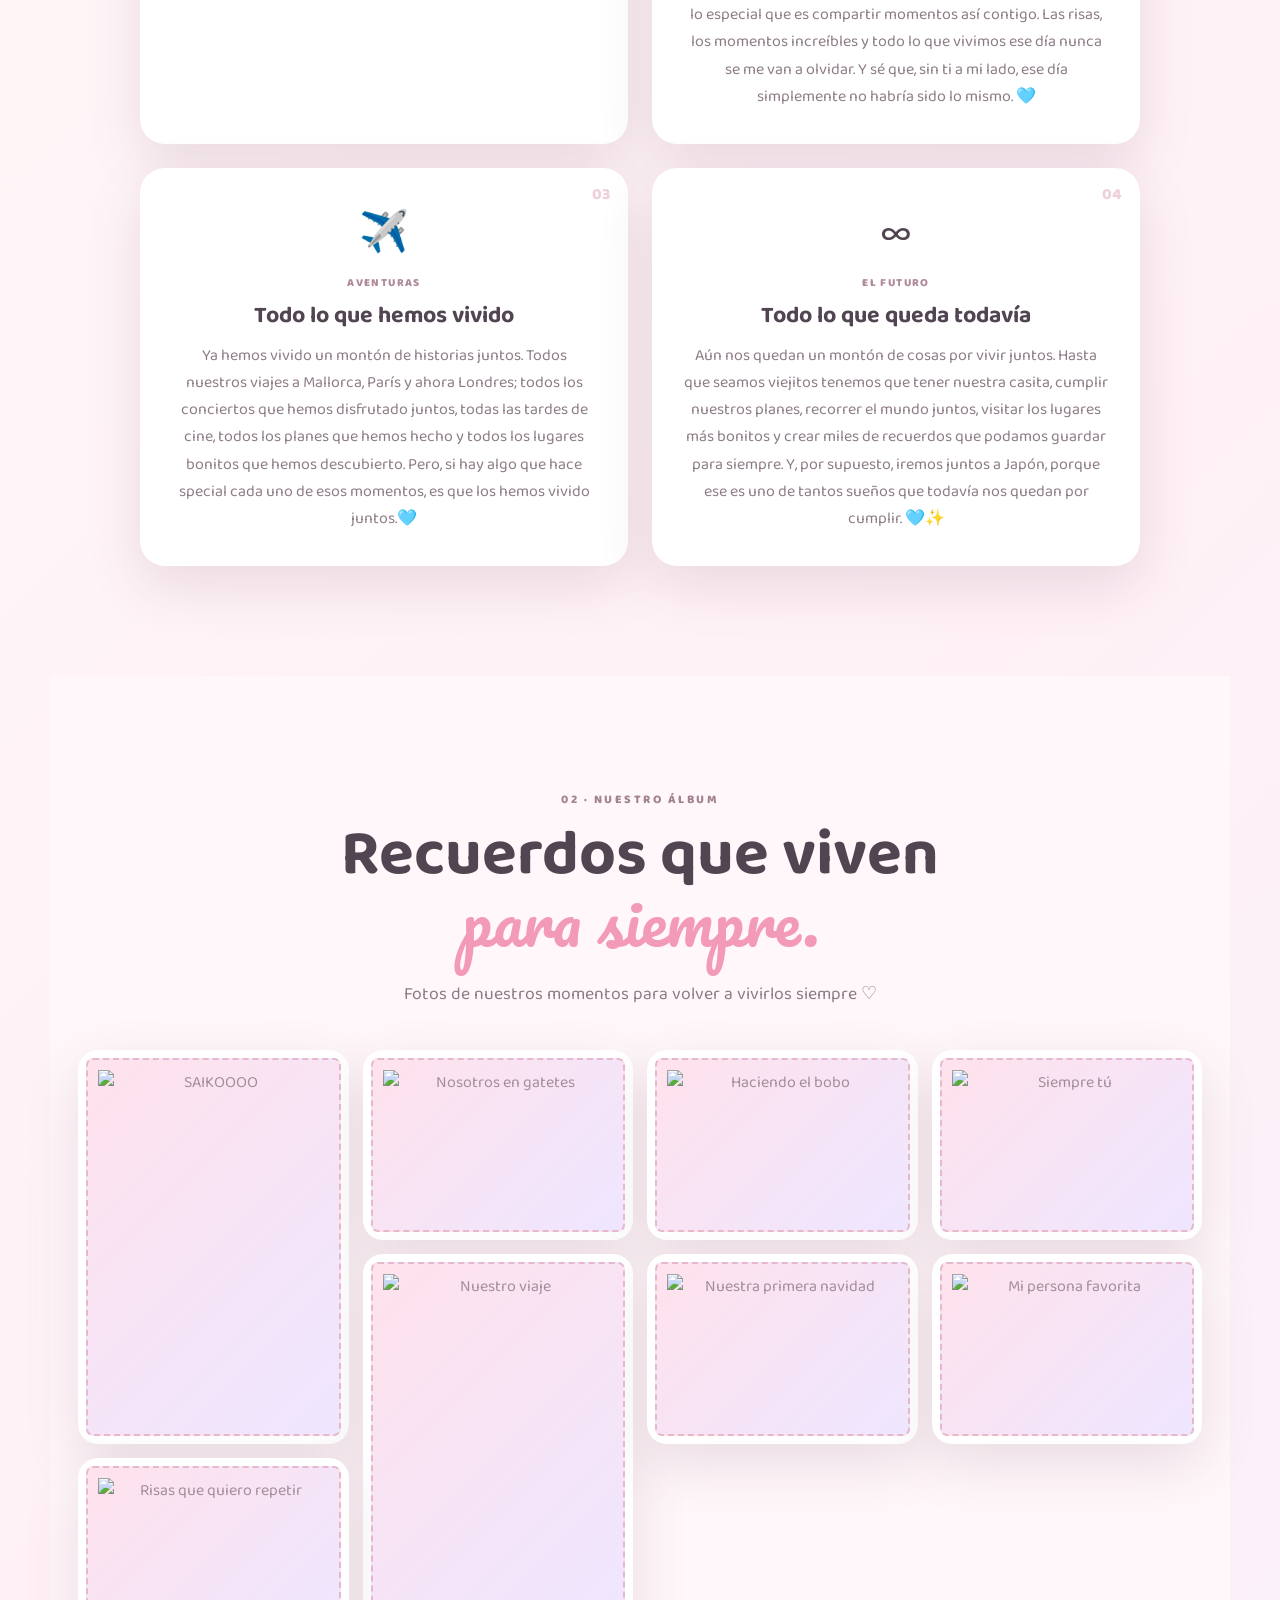
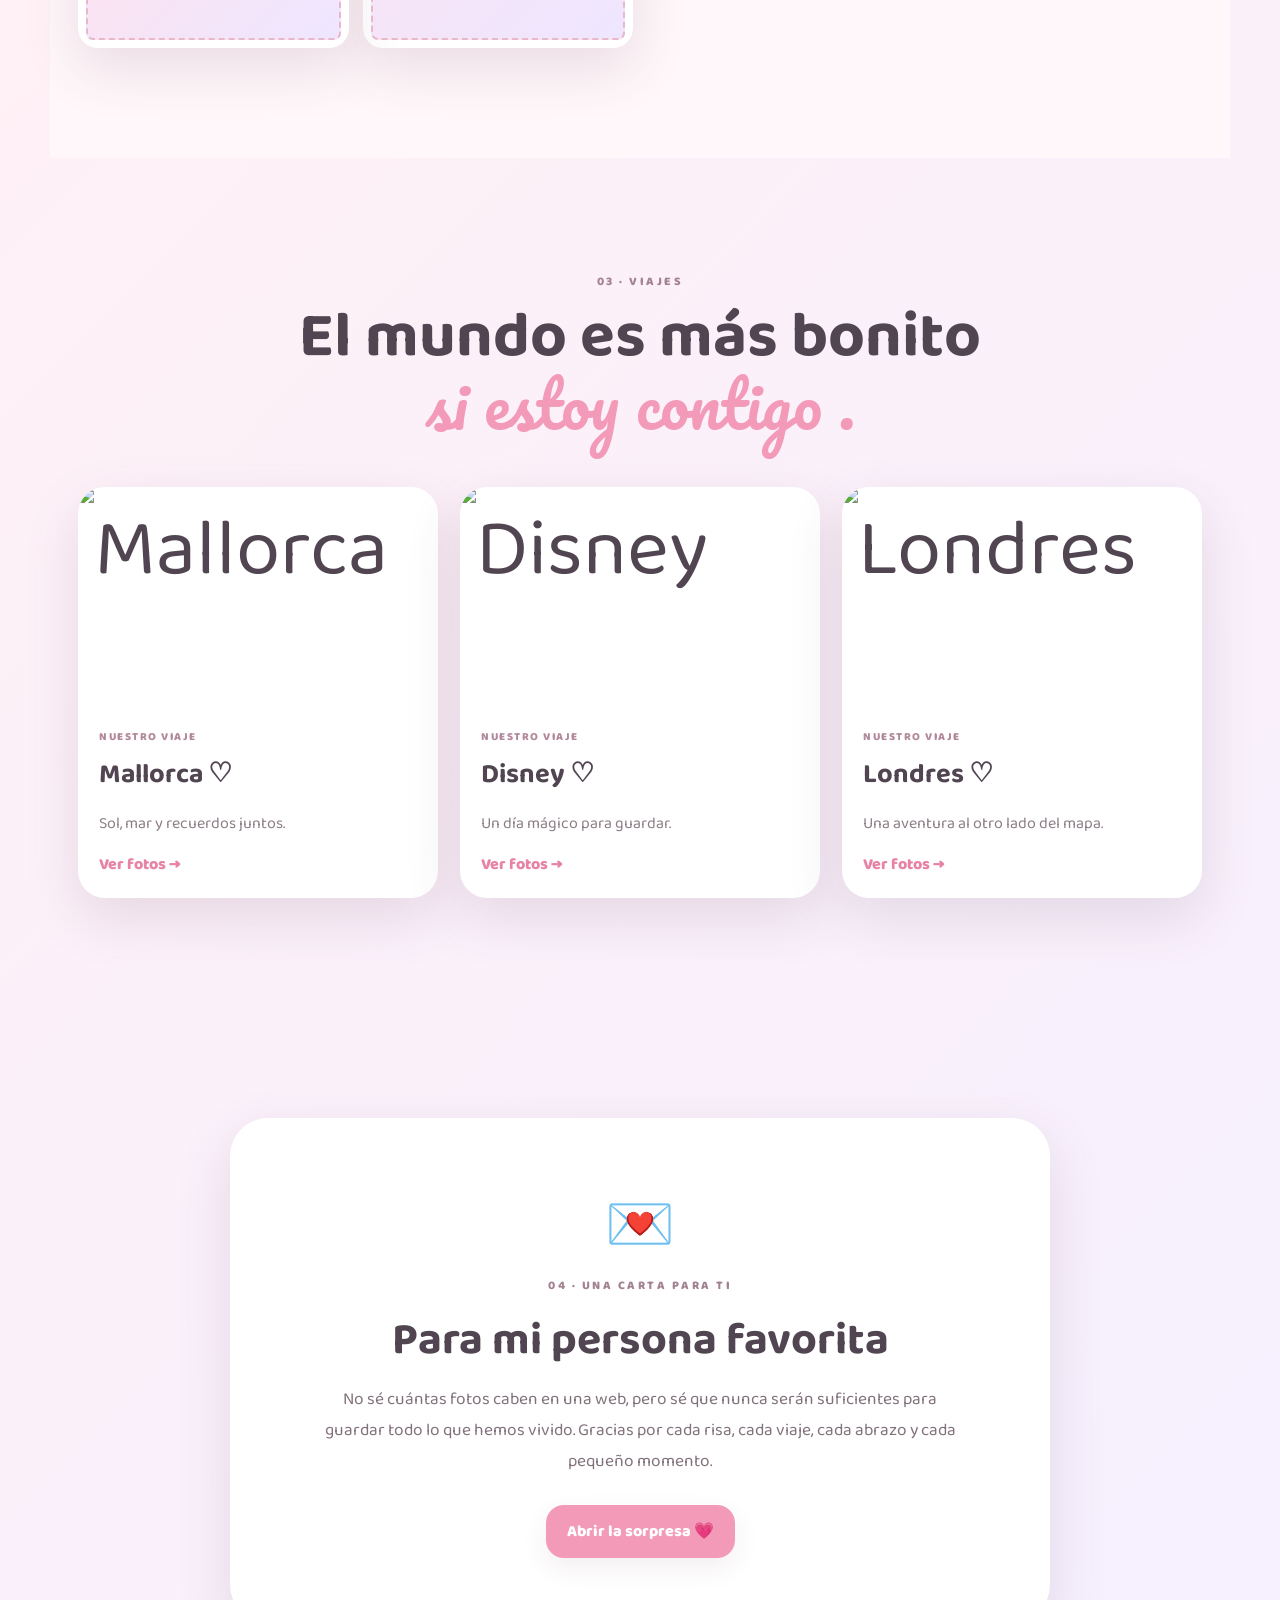
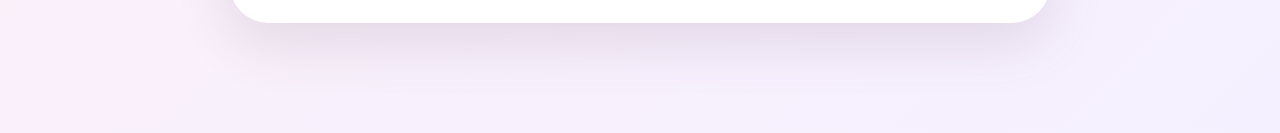
==== commit 967ca942: "Add files via upload" ====
--- a/index.html
+++ b/index.html
@@ -1,1032 +1,86 @@
-
-<!DOCTYPE html>
-<html lang="es">
-<head>
-
-<meta charset="UTF-8">
-<meta name="viewport" content="width=device-width, initial-scale=1.0">
-
-<title>💕 Nuestra historia</title>
-
-<style>
-
-/* =========================
-   GENERAL
-========================= */
-
-*{
-    margin:0;
-    padding:0;
-    box-sizing:border-box;
-}
-
-html{
-    scroll-behavior:smooth;
-}
-
-body{
-    font-family:
-        "Segoe UI",
-        Arial,
-        sans-serif;
-
-    background:#fff7fb;
-    color:#4b3440;
-    overflow-x:hidden;
-}
-
-section{
-    position:relative;
-    padding:80px 20px;
-}
-
-.container{
-    max-width:950px;
-    margin:auto;
-}
-
-h1,h2,h3{
-    font-weight:800;
-}
-
-button{
-    font-family:inherit;
-}
-
-/* =========================
-   FONDO
-========================= */
-
-.background{
-    position:fixed;
-    inset:0;
-    pointer-events:none;
-    z-index:-1;
-
-    background:
-        radial-gradient(
-            circle at 10% 10%,
-            #ffd9ec 0,
-            transparent 25%
-        ),
-        radial-gradient(
-            circle at 90% 80%,
-            #ddd5ff 0,
-            transparent 25%
-        ),
-        #fff7fb;
-}
-
-/* =========================
-   CORAZONES
-========================= */
-
-.heart{
-    position:fixed;
-    bottom:-40px;
-
-    font-size:25px;
-
-    animation:
-        floatHeart
-        linear
-        infinite;
-
-    opacity:.75;
-
-    pointer-events:none;
-}
-
-.heart:nth-child(1){
-    left:10%;
-    animation-duration:8s;
-}
-
-.heart:nth-child(2){
-    left:30%;
-    animation-duration:11s;
-    animation-delay:2s;
-}
-
-.heart:nth-child(3){
-    left:55%;
-    animation-duration:9s;
-    animation-delay:1s;
-}
-
-.heart:nth-child(4){
-    left:80%;
-    animation-duration:12s;
-    animation-delay:3s;
-}
-
-@keyframes floatHeart{
-
-    0%{
-        transform:
-            translateY(0)
-            rotate(0);
-        opacity:0;
-    }
-
-    20%{
-        opacity:.8;
-    }
-
-    100%{
-        transform:
-            translateY(-110vh)
-            rotate(360deg);
-        opacity:0;
-    }
-}
-
-/* =========================
-   PORTADA
-========================= */
-
-.hero{
-    min-height:100vh;
-
-    display:flex;
-    align-items:center;
-    justify-content:center;
-
-    text-align:center;
-
-    padding:30px;
-}
-
-.hero-card{
-    max-width:650px;
-}
-
-.kawaii{
-    font-size:75px;
-
-    animation:
-        bounce
-        2.5s
-        infinite;
-}
-
-@keyframes bounce{
-
-    0%,100%{
-        transform:translateY(0)
-                   rotate(-3deg);
-    }
-
-    50%{
-        transform:translateY(-15px)
-                   rotate(3deg);
-    }
-}
-
-.small-title{
-    display:inline-block;
-
-    background:#ffe1ef;
-
-    color:#d95b91;
-
-    padding:8px 18px;
-
-    border-radius:50px;
-
-    font-size:13px;
-
-    margin-bottom:18px;
-}
-
-.hero h1{
-    font-size:
-        clamp(42px,9vw,75px);
-
-    line-height:1;
-
-    background:
-        linear-gradient(
-            90deg,
-            #ff6fa9,
-            #b98cff,
-            #ff83b9
-        );
-
-    -webkit-background-clip:text;
-
-    color:transparent;
-
-    margin-bottom:20px;
-}
-
-.hero p{
-    font-size:19px;
-
-    color:#876875;
-
-    line-height:1.6;
-
-    margin-bottom:30px;
-}
-
-.start{
-    display:inline-block;
-
-    background:
-        linear-gradient(
-            135deg,
-            #ff75ac,
-            #b889ff
-        );
-
-    color:white;
-
-    text-decoration:none;
-
-    padding:16px 28px;
-
-    border-radius:50px;
-
-    font-weight:800;
-
-    box-shadow:
-        0 12px 30px
-        rgba(220,100,160,.3);
-
-    transition:.3s;
-}
-
-.start:hover{
-    transform:
-        translateY(-4px)
-        scale(1.03);
-}
-
-/* =========================
-   TITULOS
-========================= */
-
-.section-title{
-    text-align:center;
-
-    margin-bottom:45px;
-}
-
-.section-title span{
-    display:block;
-
-    font-size:13px;
-
-    color:#d26a99;
-
-    margin-bottom:8px;
-}
-
-.section-title h2{
-    font-size:
-        clamp(30px,6vw,48px);
-
-    color:#5a3d4b;
-}
-
-.section-title p{
-    margin-top:10px;
-
-    color:#967b87;
-}
-
-/* =========================
-   CARTA
-========================= */
-
-.letter{
-    background:white;
-
-    max-width:700px;
-
-    margin:auto;
-
-    padding:40px;
-
-    border-radius:25px;
-
-    box-shadow:
-        0 20px 60px
-        rgba(180,100,140,.12);
-
-    border:
-        2px dashed #f3bfd7;
-
-    position:relative;
-}
-
-.letter:before{
-    content:"💌";
-
-    position:absolute;
-
-    top:-30px;
-    right:30px;
-
-    font-size:55px;
-
-    transform:rotate(10deg);
-}
-
-.letter p{
-    line-height:1.9;
-
-    margin-bottom:15px;
-
-    font-size:16px;
-}
-
-/* =========================
-   FOTOS
-========================= */
-
-.photos{
-    display:grid;
-
-    grid-template-columns:
-        repeat(3,1fr);
-
-    gap:25px;
-
-    max-width:900px;
-
-    margin:auto;
-}
-
-.photo{
-    background:white;
-
-    padding:12px 12px 25px;
-
-    box-shadow:
-        0 12px 30px
-        rgba(100,60,80,.15);
-
-    transition:.4s;
-
-    border-radius:4px;
-}
-
-.photo:nth-child(1){
-    transform:rotate(-4deg);
-}
-
-.photo:nth-child(2){
-    transform:rotate(3deg);
-}
-
-.photo:nth-child(3){
-    transform:rotate(-2deg);
-}
-
-.photo:hover{
-    transform:
-        rotate(0)
-        translateY(-10px)
-        scale(1.03);
-}
-
-.photo img{
-    width:100%;
-
-    aspect-ratio:1/1;
-
-    object-fit:cover;
-
-    display:block;
-
-    background:#ffe8f2;
-}
-
-.photo p{
-    text-align:center;
-
-    margin-top:15px;
-
-    font-family:
-        "Comic Sans MS",
-        cursive;
-
-    color:#765563;
-}
-
-/* =========================
-   TIMELINE
-========================= */
-
-.timeline{
-    max-width:700px;
-
-    margin:auto;
-
-    position:relative;
-}
-
-.timeline:before{
-    content:"";
-
-    position:absolute;
-
-    left:20px;
-
-    top:0;
-    bottom:0;
-
-    width:3px;
-
-    background:
-        linear-gradient(
-            #ff9fc4,
-            #b99aff
-        );
-}
-
-.event{
-    position:relative;
-
-    margin-bottom:35px;
-
-    padding-left:60px;
-}
-
-.event .dot{
-    position:absolute;
-
-    left:7px;
-
-    width:30px;
-    height:30px;
-
-    border-radius:50%;
-
-    background:white;
-
-    border:5px solid #ff9fc4;
-
-    z-index:1;
-}
-
-.event-card{
-    background:white;
-
-    padding:22px;
-
-    border-radius:20px;
-
-    box-shadow:
-        0 10px 30px
-        rgba(150,90,120,.1);
-}
-
-.event-card h3{
-    color:#d45e91;
-
-    margin-bottom:7px;
-}
-
-.event-card p{
-    color:#806a74;
-
-    line-height:1.6;
-}
-
-/* =========================
-   PDF
-========================= */
-
-.pdf-box{
-    background:white;
-
-    border-radius:25px;
-
-    overflow:hidden;
-
-    box-shadow:
-        0 20px 60px
-        rgba(100,60,90,.15);
-
-    max-width:900px;
-
-    margin:auto;
-}
-
-.pdf-box iframe{
-    width:100%;
-
-    height:650px;
-
-    border:none;
-
-    display:block;
-}
-
-.pdf-button{
-    display:block;
-
-    margin:15px;
-
-    text-align:center;
-
-    background:
-        linear-gradient(
-            135deg,
-            #ff76ad,
-            #a886ff
-        );
-
-    color:white;
-
-    padding:15px;
-
-    border-radius:15px;
-
-    text-decoration:none;
-
-    font-weight:800;
-}
-
-/* =========================
-   FINAL
-========================= */
-
-.final{
-    min-height:80vh;
-
-    display:flex;
-
-    align-items:center;
-
-    justify-content:center;
-
-    text-align:center;
-}
-
-.final-content{
-    max-width:650px;
-}
-
-.final-heart{
-    font-size:90px;
-
-    animation:
-        heartbeat
-        1.4s
-        infinite;
-}
-
-@keyframes heartbeat{
-
-    0%,100%{
-        transform:scale(1);
-    }
-
-    15%{
-        transform:scale(1.15);
-    }
-
-    30%{
-        transform:scale(1);
-    }
-
-    45%{
-        transform:scale(1.12);
-    }
-}
-
-.final h2{
-    font-size:
-        clamp(35px,7vw,60px);
-
-    color:#d65d91;
-
-    margin:20px 0;
-}
-
-.final p{
-    font-size:19px;
-
-    line-height:1.7;
-
-    color:#856c78;
-}
-
-/* =========================
-   RESPONSIVE
-========================= */
-
-@media(max-width:700px){
-
-    section{
-        padding:65px 15px;
-    }
-
-    .photos{
-        grid-template-columns:1fr;
-
-        max-width:350px;
-    }
-
-    .photo{
-        transform:none !important;
-    }
-
-    .letter{
-        padding:28px 22px;
-    }
-
-    .pdf-box iframe{
-        height:500px;
-    }
-}
-
-</style>
-
-</head>
-
-<body>
-
-
-<!-- FONDO -->
-
-<div class="background"></div>
-
-<div class="heart">💕</div>
-<div class="heart">💗</div>
-<div class="heart">💖</div>
-<div class="heart">💞</div>
-
-
-<!-- =========================
-     PORTADA
-========================= -->
-
-<section class="hero">
-
-<div class="hero-card">
-
-    <div class="kawaii">
-        🧸💕
-    </div>
-
-    <div class="small-title">
-        ✨ HECHO ESPECIALMENTE PARA TI ✨
-    </div>
-
-    <h1>
-        Nuestra historia
-    </h1>
-
-    <p>
-        Un pequeño lugar donde guardar
-        todos esos momentos que hacen
-        que nuestra historia sea nuestra.
-        💗
-    </p>
-
-    <a
-        href="#inicio"
-        class="start">
-
-        💌 Empezar nuestra historia
-
-    </a>
-
-</div>
-
-</section>
-
-
-<!-- =========================
-     INICIO
-========================= -->
-
-<section id="inicio">
-
-<div class="container">
-
-<div class="section-title">
-
-    <span>💗 PARA TI</span>
-
-    <h2>
-        Hola, mi niña
-    </h2>
-
-    <p>
-        Tengo algo que enseñarte...
-    </p>
-
-</div>
-
-
-<div class="letter">
-
-<p>
-    Si estás leyendo esto es porque
-    acabas de encontrar nuestro pequeño
-    rincón secreto. 🥹
-</p>
-
-<p>
-    Aquí he querido guardar algunos de
-    nuestros momentos, recuerdos y
-    pequeñas cosas que hacen especial
-    nuestra historia.
-</p>
-
-<p>
-    Porque puede que para otras personas
-    sean simplemente fotos o fechas,
-    pero para mí significan muchísimo.
-    💕
-</p>
-
-<p>
-    Gracias por formar parte de mi vida.
-</p>
-
-<p>
-    <strong>
-        Te quiero muchísimo ❤️
-    </strong>
-</p>
-
-</div>
-
-</div>
-
-</section>
-
-
-<!-- =========================
-     FOTOS
-========================= -->
-
-<section>
-
-<div class="container">
-
-<div class="section-title">
-
-    <span>📸 NUESTROS RECUERDOS</span>
-
-    <h2>
-        Momentitos 💕
-    </h2>
-
-    <p>
-        Algunos de mis recuerdos favoritos contigo.
-    </p>
-
-</div>
-
-
-<div class="photos">
-
-    <div class="photo">
-
-        <img src="foto1.jpg">
-
-        <p>
-            Nuestro momento 🥰
-        </p>
-
-    </div>
-
-
-    <div class="photo">
-
-        <img src="foto2.jpg">
-
-        <p>
-            Tú y yo 💗
-        </p>
-
-    </div>
-
-
-    <div class="photo">
-
-        <img src="foto3.jpg">
-
-        <p>
-            Un recuerdo para siempre ✨
-        </p>
-
-    </div>
-
-</div>
-
-</div>
-
-</section>
-
-
-<!-- =========================
-     TIMELINE
-========================= -->
-
-<section>
-
-<div class="container">
-
-<div class="section-title">
-
-    <span>🗓️ NUESTRA HISTORIA</span>
-
-    <h2>
-        Desde el principio
-    </h2>
-
-</div>
-
-
-<div class="timeline">
-
-
-<div class="event">
-
-    <div class="dot"></div>
-
-    <div class="event-card">
-
-        <h3>
-            💕 El principio
-        </h3>
-
-        <p>
-            Aquí puedes poner cómo os
-            conocisteis y qué pensaste
-            la primera vez que la viste.
-        </p>
-
-    </div>
-
-</div>
-
-
-<div class="event">
-
-    <div class="dot"></div>
-
-    <div class="event-card">
-
-        <h3>
-            🥰 Nuestro primer momento
-        </h3>
-
-        <p>
-            Escribe aquí vuestro primer
-            recuerdo especial.
-        </p>
-
-    </div>
-
-</div>
-
-
-<div class="event">
-
-    <div class="dot"></div>
-
-    <div class="event-card">
-
-        <h3>
-            💗 Un momento inolvidable
-        </h3>
-
-        <p>
-            Cuenta aquí uno de esos
-            momentos que nunca quieres
-            olvidar.
-        </p>
-
-    </div>
-
-</div>
-
-
-<div class="event">
-
-    <div class="dot"></div>
-
-    <div class="event-card">
-
-        <h3>
-            ✨ Y seguimos escribiendo
-        </h3>
-
-        <p>
-            Porque nuestra historia todavía
-            tiene muchísimos capítulos.
-        </p>
-
-    </div>
-
-</div>
-
-
-</div>
-
-</div>
-
-</section>
-
-
-<!-- =========================
-     PDF
-========================= -->
-
-<section>
-
-<div class="container">
-
-<div class="section-title">
-
-    <span>📖 NUESTRO RECUERDO</span>
-
-    <h2>
-        Una parte de nuestra historia
-    </h2>
-
-    <p>
-        Y aquí está el documento que
-        quería guardar para ti.
-    </p>
-
-</div>
-
-
-<div class="pdf-box">
-
-    <iframe
-        src="https://drive.google.com/file/d/13IgcFymJ-jF8xLRdsBNJJ3y22b98NvXt/preview"
-        allow="autoplay">
-    </iframe>
-
-    <a
-        class="pdf-button"
-        href="https://drive.google.com/file/d/13IgcFymJ-jF8xLRdsBNJJ3y22b98NvXt/view"
-        target="_blank">
-
-        💗 Abrir el documento completo
-
-    </a>
-
-</div>
-
-</div>
-
-</section>
-
-
-<!-- =========================
-     FINAL
-========================= -->
-
-<section class="final">
-
-<div class="final-content">
-
-    <div class="final-heart">
-        ❤️
-    </div>
-
-    <h2>
-        Esto no es el final...
-    </h2>
-
-    <p>
-        Es solo una pequeña parte
-        de todo lo que nos queda por vivir,
-        descubrir y recordar juntos.
-    </p>
-
-    <br>
-
-    <p>
-        <strong>
-            Te quiero, Lucía. 💕
-        </strong>
-    </p>
-
-    <br>
-
-    <p>
-        ∞
-    </p>
-
-</div>
-
-</section>
-
-
-</body>
-</html>
-
+<!DOCTYPE html>
+<html lang="es">
+<head>
+<meta charset="UTF-8"><meta name="viewport" content="width=device-width,initial-scale=1.0">
+<meta name="description" content="Nuestro pequeño mundo ♡ recuerdos, viajes y momentos juntos">
+<title>♡ Nuestro pequeño mundo ♡</title>
+<link rel="preconnect" href="https://fonts.googleapis.com"><link rel="preconnect" href="https://fonts.gstatic.com" crossorigin>
+<link href="https://fonts.googleapis.com/css2?family=Baloo+2:wght@400;500;600;700;800&family=Pacifico&display=swap" rel="stylesheet">
+<link rel="stylesheet" href="style.css">
+</head>
+<body>
+<div id="loader"><div class="loader-heart">♡</div><p>Preparando nuestro pequeño mundo...</p><div class="loader-bar"><i></i></div></div>
+<div class="cursor-heart" id="cursorHeart">♡</div>
+<div class="floating-hearts" id="floatingHearts"></div>
+
+<div class="side-hearts left" id="leftHearts"></div>
+<div class="side-hearts right" id="rightHearts"></div>
+<canvas id="glitterCanvas"></canvas>
+
+<header class="nav">
+<a class="logo" href="#inicio">DANI Y LUCIA</a>
+<nav><a href="#inicio">Inicio</a><a href="#historia">Historia</a><a href="#recuerdos">Nuestro álbum</a><a href="#viajes">Viajes</a><a href="#carta">Carta</a></nav>
+</header>
+
+
+<main>
+<section class="hero section" id="inicio">
+<div class="hero-copy reveal">
+<div class="tiny-badge">✦ NUESTROS RECUERDOS ✦</div>
+<h1>DANI <span>♡</span> LUCIA</h1>
+<p class="hero-text"> He creado este pequeño rincón para que podamos guardar todos esos momentos especiales que hemos vivido juntos. Aquí podrás volver a ver nuestros viajes, nuestras fotos, nuestros recuerdos y un poquito de nuestra historia.</p>
+<p class="hero-text"> Te quiero bb 🩵.</p>
+<div class="hero-actions"><a class="btn primary" href="#recuerdos">Ver nuestras fotos ✨</a><a class="btn secondary" href="#historia">Nuestra historia ♡</a></div>
+<div class="counter-card"><span class="counter-heart">♥</span><div><strong id="daysTogether">000</strong><small>Nuestros días siendo novios </small></div></div>
+</div>
+<div class="hero-visual reveal">
+<div class="polaroid main-polaroid"><div class="photo-placeholder hero-photo" data-photo-key="hero" data-photo-src="fotos/principal.jpg" data-photo-label="Nuestra foto más especial 🩵"><span>📸</span></div><p>SIMPRE JUNTOS ♡</p></div>
+<span class="sticker s1">✦</span><span class="sticker s2">♡</span><span class="sticker s3">🌸</span><span class="sticker s4">🎀</span>
+</div>
+</section>
+
+<section class="section love-section" id="historia">
+<div class="section-heading reveal"><span class="section-kicker">01 · NUESTRA HISTORIA</span><h2>Todo empezó con<br><em>un pequeño momento.</em></h2><p>Y desde ese momento me di cuenta de que tenías un lugar especial en mi corazón.</p></div>
+<div class="story-grid">
+<article class="story-card reveal"><div class="story-number">01</div><div class="story-icon">💗</div><span>EL COMIENZO</span><h3>Cuando nos conocimos</h3><p>Desde que nos conocimos en 1.º de la ESO, supe que eras una niña muy especial e increíble. Cada momento que pasábamos juntos no hacía más que demostrármelo aún más..</p></article>
+<article class="story-card reveal"><div class="story-number">02</div><div class="story-icon">🥰</div><span>PRIMEROS RECUERDOS</span><h3>Los primeros momentos</h3><p>Gracias por acompañarme aquel día al concierto de Saiko. Sé que, sin ti, no habría sido tan increíble como lo fue. Desde aquel día me di cuenta aún más de lo buena niña que eres y de lo especial que es compartir momentos así contigo. Las risas, los momentos increíbles y todo lo que vivimos ese día nunca se me van a olvidar. Y sé que, sin ti a mi lado, ese día simplemente no habría sido lo mismo. 🩵
+</p></article>
+<article class="story-card reveal"><div class="story-number">03</div><div class="story-icon">✈️</div><span>AVENTURAS</span><h3>Todo lo que hemos vivido</h3><p>Ya hemos vivido un montón de historias juntos. Todos nuestros viajes a Mallorca, París y ahora Londres; todos los conciertos que hemos disfrutado juntos, todas las tardes de cine, todos los planes que hemos hecho y todos los lugares bonitos que hemos descubierto. Pero, si hay algo que hace special cada uno de esos momentos, es que los hemos vivido juntos.🩵</p></article>
+<article class="story-card reveal"><div class="story-number">04</div><div class="story-icon">∞</div><span>EL FUTURO</span><h3>Todo lo  que queda todavía </h3><p>Aún nos quedan un montón de cosas por vivir juntos. Hasta que seamos viejitos tenemos que tener nuestra casita, cumplir nuestros planes, recorrer el mundo juntos, visitar los lugares más bonitos y crear miles de recuerdos que podamos guardar para siempre. Y, por supuesto, iremos juntos a Japón, porque ese es uno de tantos sueños que todavía nos quedan por cumplir. 🩵✨</p></article>
+</div>
+</section>
+
+<section class="section gallery-section" id="recuerdos">
+<div class="section-heading center reveal"><span class="section-kicker">02 · NUESTRO ÁLBUM</span><h2>Recuerdos que viven<br><em>para siempre.</em></h2><p>Fotos de nuestros momentos para volver a vivirlos siempre ♡</p></div>
+<div class="gallery">
+<div class="gallery-item tall pareja reveal" data-photo-key="album-1" data-title="SAIKOO ♡"><div class="photo-placeholder" data-photo-key="album-1" data-photo-src="fotos/23.jpeg" data-photo-label="SAIKOOOO"><span>💗</span><b>FOTO 01</b><small>Nosotros</small></div></div>
+<div class="gallery-item viajes reveal" data-photo-key="album-2" data-title="Nosotros en gatetes"><div class="photo-placeholder" data-photo-key="album-2" data-photo-src="fotos/gato.jpeg" data-photo-label="Nosotros en gatetes"><span>✈️</span><b>FOTO 02</b><small>Viaje</small></div></div>
+<div class="gallery-item momentos reveal" data-photo-key="album-3" data-title="Haciendo el bobo"><div class="photo-placeholder" data-photo-key="album-3" data-photo-src="fotos/1.jpeg" data-photo-label="Haciendo el bobo "><span>🌸</span><b>FOTO 03</b><small>Momento</small></div></div>
+<div class="gallery-item pareja reveal" data-photo-key="album-4" data-title="Siempre tú ♡"><div class="photo-placeholder" data-photo-key="album-4" data-photo-src="fotos/9.jpeg" data-photo-label="Siempre tú"><span>🥰</span><b>FOTO 04</b><small>Nosotros</small></div></div>
+<div class="gallery-item viajes tall reveal" data-photo-key="album-5" data-title="Nuestro viaje 🏕️"><div class="photo-placeholder" data-photo-key="album-5" data-photo-src="fotos/8.jpeg" data-photo-label="Nuestro viaje"><span>🏕️</span><b>FOTO 05</b><small>Viaje</small></div></div>
+<div class="gallery-item momentos reveal" data-photo-key="album-6" data-title="Nuestra primera navidad✨"><div class="photo-placeholder" data-photo-key="album-6" data-photo-src="fotos/2.jpeg" data-photo-label="Nuestra primera navidad"><span>✨</span><b>FOTO 06</b><small>Momento</small></div></div>
+<div class="gallery-item pareja reveal" data-photo-key="album-7" data-title="Mi persona favorita 💕"><div class="photo-placeholder" data-photo-key="album-7" data-photo-src="fotos/22.jpeg" data-photo-label="Mi persona favorita"><span>💞</span><b>FOTO 07</b><small>Nosotros</small></div></div>
+<div class="gallery-item momentos reveal" data-photo-key="album-8" data-title="Risas que quiero repetir"><div class="photo-placeholder" data-photo-key="album-8" data-photo-src="fotos/7.jpeg" data-photo-label="Risas que quiero repetir"><span>😂</span><b>FOTO 08</b><small>Momento</small></div></div>
+</div>
+</section>
+
+<section class="section travel" id="viajes">
+<div class="section-heading reveal"><span class="section-kicker">03 · VIAJES</span><h2>El mundo es más bonito<br><em>si estoy contigo .</em></h2></div>
+<div class="travel-grid">
+<article class="trip-card reveal"><div class="trip-cover"><img src="fotos/mallorca.jpg" alt="Mallorca"></div><div class="trip-body"><span class="trip-date">NUESTRO VIAJE</span><h3>Mallorca ♡</h3><p>Sol, mar y recuerdos juntos.</p><a class="trip-link" href="viajes/mallorca/index.html">Ver fotos →</a></div></article>
+<article class="trip-card reveal"><div class="trip-cover"><img src="fotos/disney.jpg" alt="Disney"></div><div class="trip-body"><span class="trip-date">NUESTRO VIAJE</span><h3>Disney ♡</h3><p>Un día mágico para guardar.</p><a class="trip-link" href="viajes/disney/index.html">Ver fotos →</a></div></article>
+<article class="trip-card reveal"><div class="trip-cover"><img src="fotos/londres.jpg" alt="Londres"></div><div class="trip-body"><span class="trip-date">NUESTRO VIAJE</span><h3>Londres ♡</h3><p>Una aventura al otro lado del mapa.</p><a class="trip-link" href="viajes/londres/index.html">Ver fotos →</a></div></article>
+</div>
+</section>
+
+<section class="section letter-section" id="carta">
+<div class="letter reveal"><div class="envelope-top">💌</div><span class="section-kicker">04 · UNA CARTA PARA TI</span><h2>Para mi persona favorita</h2><p>No sé cuántas fotos caben en una web, pero sé que nunca serán suficientes para guardar todo lo que hemos vivido. Gracias por cada risa, cada viaje, cada abrazo y cada pequeño momento.</p><button class="btn primary" onclick="openLetter()">Abrir la sorpresa 💗</button></div>
+</section>
+</main>
+
+
+<div class="modal" id="photoModal"><button class="close" onclick="closePhoto()">×</button><div class="modal-photo"><div class="photo-placeholder" id="modalPhoto"></div><h3 id="modalTitle"></h3></div></div>
+<div class="modal" id="letterModal"><div class="modal-card"><button class="close" onclick="closeLetter()">×</button><div class="modal-heart">💗</div><h2>Una última cosita...</h2><p>Si estás viendo esto, recuerda que eres una de las partes más bonitas de mi vida. Esta web solo acaba de empezar y quiero llenarla de miles de recuerdos contigo.</p><div class="mini-hearts">♡ ✦ ♡ ✦ ♡</div></div></div>
+<div class="toast" id="toast"></div>
+<script src="script.js"></script>
+</body></html>
--- a/style.css
+++ b/style.css
@@ -0,0 +1,40 @@
+.photo-placeholder{min-height:250px;border:2px dashed #e6b8ca;border-radius:7px;background:linear-gradient(135deg,#ffe2ec,#eee6ff);display:flex;flex-direction:column;align-items:center;justify-content:center;text-align:center;color:#a28d98;overflow:hidden}
+.photo-image{width:100%;height:100%;min-height:inherit;object-fit:cover;display:block}
+.photo-placeholder:has(.photo-image){justify-content:flex-end;padding:10px}
+:root{--pink:#f29ab8;--pink2:#ffd9e6;--purple:#c7b9ec;--cream:#fffaf9;--ink:#514552;--muted:#8e7c88;--white:#fff;--shadow:0 20px 55px rgba(104,66,91,.14)}
+*{box-sizing:border-box}html{scroll-behavior:smooth}body{margin:0;color:var(--ink);font-family:"Baloo 2",sans-serif;background:linear-gradient(135deg,#fffaf9,#fff1f6 52%,#f5f0ff);overflow-x:hidden}a{text-decoration:none;color:inherit}button{font:inherit}
+.utilities{position:sticky;top:76px;z-index:28;display:flex;justify-content:center;gap:16px;padding:10px 20px;background:linear-gradient(180deg,rgba(255,250,249,.6),transparent);backdrop-filter:blur(6px)}
+.utilities input{width:320px;max-width:40vw;padding:10px 14px;border-radius:999px;border:1px solid #f0d6e0;background:#fff;box-shadow:0 6px 18px #8a536120;font-weight:700}
+.utilities .quick-actions{display:flex;gap:8px;align-items:center}
+.utilities .quick-actions button{background:var(--pink2);border:0;padding:9px 12px;border-radius:12px;font-weight:800;cursor:pointer}
+/* Side hearts */
+.side-hearts{position:fixed;top:0;bottom:0;width:80px;pointer-events:none;z-index:20;overflow:visible}
+.side-hearts.left{left:0}
+.side-hearts.right{right:0}
+.side-hearts .side-heart{position:absolute;left:50%;transform:translateX(-50%);color:var(--pink);font-size:22px;opacity:.95}
+@keyframes fallDown{0%{transform:translateY(-10vh) rotate(0deg) scale(.9);opacity:1}100%{transform:translateY(110vh) rotate(360deg) scale(1.1);opacity:0}}
+
+/* Glitter canvas */
+#glitterCanvas{position:fixed;left:0;top:0;width:100vw;height:100vh;pointer-events:none;z-index:10;mix-blend-mode:screen}
+
+/* small decorative shimmer on photo placeholders */
+.photo-placeholder{position:relative}
+.photo-placeholder::after{content:"";position:absolute;inset:0;border-radius:7px;pointer-events:none;mix-blend-mode:screen;background:linear-gradient(120deg,transparent 30%,rgba(255,255,255,.25) 50%,transparent 70%);transform:translateX(-120%);animation:shimmer 3.5s linear infinite}
+@keyframes shimmer{100%{transform:translateX(120%)}}
+#loader{position:fixed;inset:0;background:#fffafc;z-index:100;display:grid;place-items:center;align-content:center;transition:opacity .7s,visibility .7s}.loader-heart{font-family:Pacifico;font-size:7rem;color:var(--pink);animation:heartbeat 1s infinite}.loader-bar{width:190px;height:5px;background:#f4dbe5;border-radius:5px;overflow:hidden}.loader-bar i{display:block;height:100%;width:0;background:var(--pink);animation:load 1.7s forwards}.loader-hide{opacity:0;visibility:hidden}.cursor-heart{position:fixed;pointer-events:none;z-index:90;color:var(--pink);font-size:18px;transform:translate(-50%,-50%);opacity:0;transition:opacity .2s}
+.nav{height:76px;padding:0 5vw;display:flex;align-items:center;justify-content:space-between;position:sticky;top:0;z-index:30;background:#fffaf9d9;backdrop-filter:blur(18px);border-bottom:1px solid #8b5e6d12}.logo{font-family:Pacifico;color:#e783a5;font-size:1.25rem}.nav nav{display:flex;gap:23px;font-weight:700;color:#776773;font-size:.92rem}.nav nav a:hover{color:var(--pink)}.music-btn{border:0;background:#fff;width:42px;height:42px;border-radius:50%;color:var(--pink);box-shadow:0 8px 20px #8a536120;cursor:pointer}
+.section{max-width:1180px;margin:auto;padding:110px 28px}.hero{min-height:calc(100vh - 76px);display:grid;grid-template-columns:1.05fr .95fr;align-items:center;gap:50px}.tiny-badge{display:inline-block;background:#fff;padding:9px 16px;border-radius:30px;box-shadow:var(--shadow);color:#d67d9b;font-weight:800;margin-bottom:22px}.eyebrow,.section-kicker{font-size:.75rem;font-weight:800;letter-spacing:2.5px;color:#a38392}.hero h1{font-family:Pacifico;font-size:clamp(4rem,9vw,7.3rem);font-weight:400;line-height:1;margin:0}.hero h1 span,.section-heading em{color:var(--pink);font-family:Pacifico;font-style:normal;font-weight:400}.hero-text{font-size:1.18rem;line-height:1.7;color:#7f707b;max-width:650px}.hero-actions{display:flex;gap:12px;flex-wrap:wrap;margin:27px 0}.btn{border:0;border-radius:18px;padding:14px 21px;font-weight:800;cursor:pointer;display:inline-block;box-shadow:0 10px 25px #87506f18;transition:.25s}.btn:hover{transform:translateY(-4px)}.primary{background:var(--pink);color:#fff}.secondary{background:#fff;color:#786673}.counter-card{display:inline-flex;gap:12px;align-items:center;background:#fff;padding:13px 18px;border-radius:20px;box-shadow:var(--shadow)}.counter-heart{font-size:1.8rem;color:var(--pink)}.counter-card strong{display:block;font-size:1.5rem;line-height:1}.counter-card small{color:#988790}.hero-visual{position:relative;display:flex;justify-content:center}.polaroid{background:#fff;padding:15px 15px 28px;width:min(410px,90%);box-shadow:0 30px 65px #643d4d2b;transform:rotate(3deg);transition:.5s}.polaroid:hover{transform:rotate(-1deg) scale(1.02)}.photo-placeholder{min-height:250px;border:2px dashed #e6b8ca;border-radius:7px;background:linear-gradient(135deg,#ffe2ec,#eee6ff);display:flex;flex-direction:column;align-items:center;justify-content:center;text-align:center;color:#a28d98}.photo-placeholder span{font-size:3rem}.photo-placeholder b{font-size:1.05rem}.photo-placeholder small{opacity:.8}.hero-photo{height:430px}.polaroid p{font-family:Pacifico;text-align:center;color:#776570;margin:15px 0 0}.sticker{position:absolute;font-size:3rem;animation:float 3s ease-in-out infinite}.s1{top:3%;right:2%;color:#e9b85e}.s2{bottom:8%;left:0;color:var(--pink);font-size:5rem}.s3{top:24%;left:-3%}.s4{bottom:18%;right:0}
+.section-heading{max-width:720px;margin-bottom:42px}.section-heading.center{text-align:center;margin-left:auto;margin-right:auto}.section-heading h2{font-size:clamp(2.6rem,5vw,4.6rem);line-height:1.02;margin:12px 0}.section-heading p{color:#8c7b86;font-size:1.1rem;line-height:1.6}.story-grid{display:grid;grid-template-columns:repeat(4,1fr);gap:17px}.story-card{background:#fff;padding:27px;border-radius:25px;box-shadow:var(--shadow);position:relative;overflow:hidden;transition:.3s}.story-card:hover{transform:translateY(-8px)}.story-number{position:absolute;right:18px;top:14px;color:#edd0da;font-weight:800}.story-icon{font-size:2.5rem;margin-bottom:18px}.story-card span{font-size:.7rem;font-weight:800;letter-spacing:1.4px;color:#b08b9b}.story-card h3{font-size:1.45rem;margin:6px 0}.story-card p{color:#8d7c87;line-height:1.55;margin:0}
+.memory-wall{display:grid;grid-template-columns:1.15fr .85fr .85fr;gap:20px}.memory-photo{background:#fff;padding:10px;border-radius:22px;box-shadow:var(--shadow);transition:.3s}.memory-photo:hover{transform:rotate(-1deg) translateY(-5px)}.memory-photo.big{grid-row:span 2}.memory-photo .photo-placeholder{height:230px;min-height:0}.memory-photo.big .photo-placeholder{height:480px}.caption{padding:14px 10px 10px;font-family:Pacifico;color:#796772}
+.gallery-section{background:#fff7fa}.filters{display:flex;justify-content:center;gap:9px;flex-wrap:wrap;margin:0 auto 30px}.filters button{border:1px solid #efcfda;background:#fff;border-radius:30px;padding:9px 18px;color:#866e7b;cursor:pointer;font-weight:700}.filters button.active,.filters button:hover{background:var(--pink);color:#fff;border-color:var(--pink)}.gallery{display:grid;grid-template-columns:repeat(4,1fr);grid-auto-rows:190px;gap:14px}.gallery-item{background:#fff;padding:8px;border-radius:20px;box-shadow:var(--shadow);cursor:pointer;transition:.35s}.gallery-item:hover{transform:scale(1.025);z-index:2}.gallery-item.tall{grid-row:span 2}.gallery-item .photo-placeholder{height:100%;min-height:0}.gallery-item.hidden{display:none}
+.travel-grid{display:grid;grid-template-columns:repeat(3,1fr);gap:22px}.trip-card{background:#fff;border-radius:27px;overflow:hidden;box-shadow:var(--shadow);transition:.3s}.trip-card:hover{transform:translateY(-8px)}.trip-cover{height:215px;display:grid;place-items:center;font-size:5rem}.cover-camping{background:linear-gradient(135deg,#d7f1df,#ffe2c6)}.cover-city{background:linear-gradient(135deg,#dceaff,#ffd8e6)}.cover-plane{background:linear-gradient(135deg,#e8deff,#d8f4f0)}.trip-body{padding:21px}.trip-date{font-size:.7rem;letter-spacing:1.5px;font-weight:800;color:#b28a9c}.trip-body h3{font-size:1.7rem;margin:5px 0}.trip-body p{color:#8c7c86;line-height:1.5}.trip-link{color:#e783a5;font-weight:800;border:0;background:none;padding:0;cursor:pointer}.quote-section{padding-top:40px;padding-bottom:70px}.quote{text-align:center;background:linear-gradient(135deg,#fff,#fff2f7);border-radius:35px;padding:60px 30px;box-shadow:var(--shadow);border:1px solid #fff}.quote span{font-family:Pacifico;color:var(--pink);font-size:4rem;line-height:.4}.quote h2{font-size:clamp(1.8rem,4vw,3rem);line-height:1.25}.quote em{font-family:Pacifico;color:var(--pink);font-style:normal;font-weight:400}
+.letter{max-width:820px;margin:auto;text-align:center;background:#fff;padding:65px 45px;border-radius:38px;box-shadow:var(--shadow)}.envelope-top{font-size:3.5rem}.letter h2{font-size:2.8rem;margin:8px}.letter p{max-width:650px;margin:0 auto 28px;color:#82717c;font-size:1.08rem;line-height:1.8}
+footer{text-align:center;padding:42px;color:#9a8992}footer span{color:var(--pink)}
+.modal{position:fixed;inset:0;background:#3c263d66;backdrop-filter:blur(9px);z-index:80;display:none;place-items:center;padding:20px}.modal.show{display:grid}.close{position:absolute;right:22px;top:17px;border:0;background:#fff;border-radius:50%;width:40px;height:40px;font-size:1.6rem;color:#866b79;cursor:pointer}.modal-photo{width:min(650px,92vw);background:#fff;padding:15px;border-radius:24px;text-align:center;box-shadow:0 30px 80px #3d223c55}.modal-photo .photo-placeholder{height:65vh;max-height:650px}.modal-photo h3{margin:12px;font-family:Pacifico;font-weight:400;color:#795f6d}.modal-card{position:relative;max-width:560px;background:#fff;padding:55px 42px;border-radius:32px;text-align:center;box-shadow:0 30px 80px #3d223c55}.modal-heart{font-size:4rem}.modal-card h2{font-size:2.4rem}.modal-card p{color:#806f7b;line-height:1.7;font-size:1.08rem}.mini-hearts{color:var(--pink);font-size:1.5rem}.toast{position:fixed;bottom:28px;left:50%;transform:translate(-50%,20px);background:#574653;color:#fff;padding:13px 20px;border-radius:16px;opacity:0;transition:.3s;z-index:90}.toast.show{opacity:1;transform:translate(-50%,0)}
+.reveal{opacity:0;transform:translateY(30px);transition:opacity .75s ease,transform .75s ease}.reveal.visible{opacity:1;transform:none}
+@keyframes load{to{width:100%}}@keyframes heartbeat{50%{transform:scale(1.16)}}@keyframes float{50%{transform:translateY(-11px) rotate(5deg)}}@media(max-width:900px){.nav nav{display:none}.hero{grid-template-columns:1fr;text-align:center}.hero-text{margin:auto}.hero-actions{justify-content:center}.story-grid{grid-template-columns:repeat(2,1fr)}.gallery{grid-template-columns:repeat(2,1fr)}.travel-grid{grid-template-columns:1fr 1fr}.memory-wall{grid-template-columns:1fr 1fr}.memory-photo.big{grid-row:auto}.memory-photo.big .photo-placeholder{height:300px}}@media(max-width:600px){.section{padding:80px 18px}.hero{padding-top:65px}.hero h1{font-size:4.1rem}.story-grid,.travel-grid,.memory-wall{grid-template-columns:1fr}.gallery{grid-template-columns:1fr 1fr;grid-auto-rows:160px}.hero-photo{height:360px}.memory-photo.big .photo-placeholder{height:300px}.letter{padding:45px 22px}.nav{padding:0 16px}}
+.love-section .section-heading{text-align:center;margin-left:auto;margin-right:auto}.story-grid{max-width:1000px;margin:0 auto;grid-template-columns:repeat(2,minmax(0,1fr));gap:24px}.story-card{text-align:center;padding:34px 32px;min-height:285px;display:flex;flex-direction:column;align-items:center}.story-card h3{margin:10px 0 12px;line-height:1.2}.story-card p{max-width:560px;margin:0;line-height:1.7;overflow-wrap:anywhere}.story-card span:not(.story-number){display:block}.story-icon{margin-bottom:8px}@media(max-width:600px){.story-grid{grid-template-columns:1fr;gap:18px}.story-card{padding:30px 22px;min-height:0}.story-card p{font-size:.98rem}}
+.travel .section-heading{text-align:center;margin-left:auto;margin-right:auto}
+.hero-visual{width:100%}.polaroid{width:min(560px,100%)}.hero-photo{height:560px;cursor:zoom-in}.hero-photo .photo-image{cursor:zoom-in}.modal-photo .photo-image{min-height:0;height:65vh;max-height:650px}
+
+.trip-cover{position:relative;overflow:hidden}.trip-cover img{position:absolute;inset:0;width:100%;height:100%;object-fit:cover}.trip-cover span{position:relative;text-shadow:0 3px 14px #513c4c66}
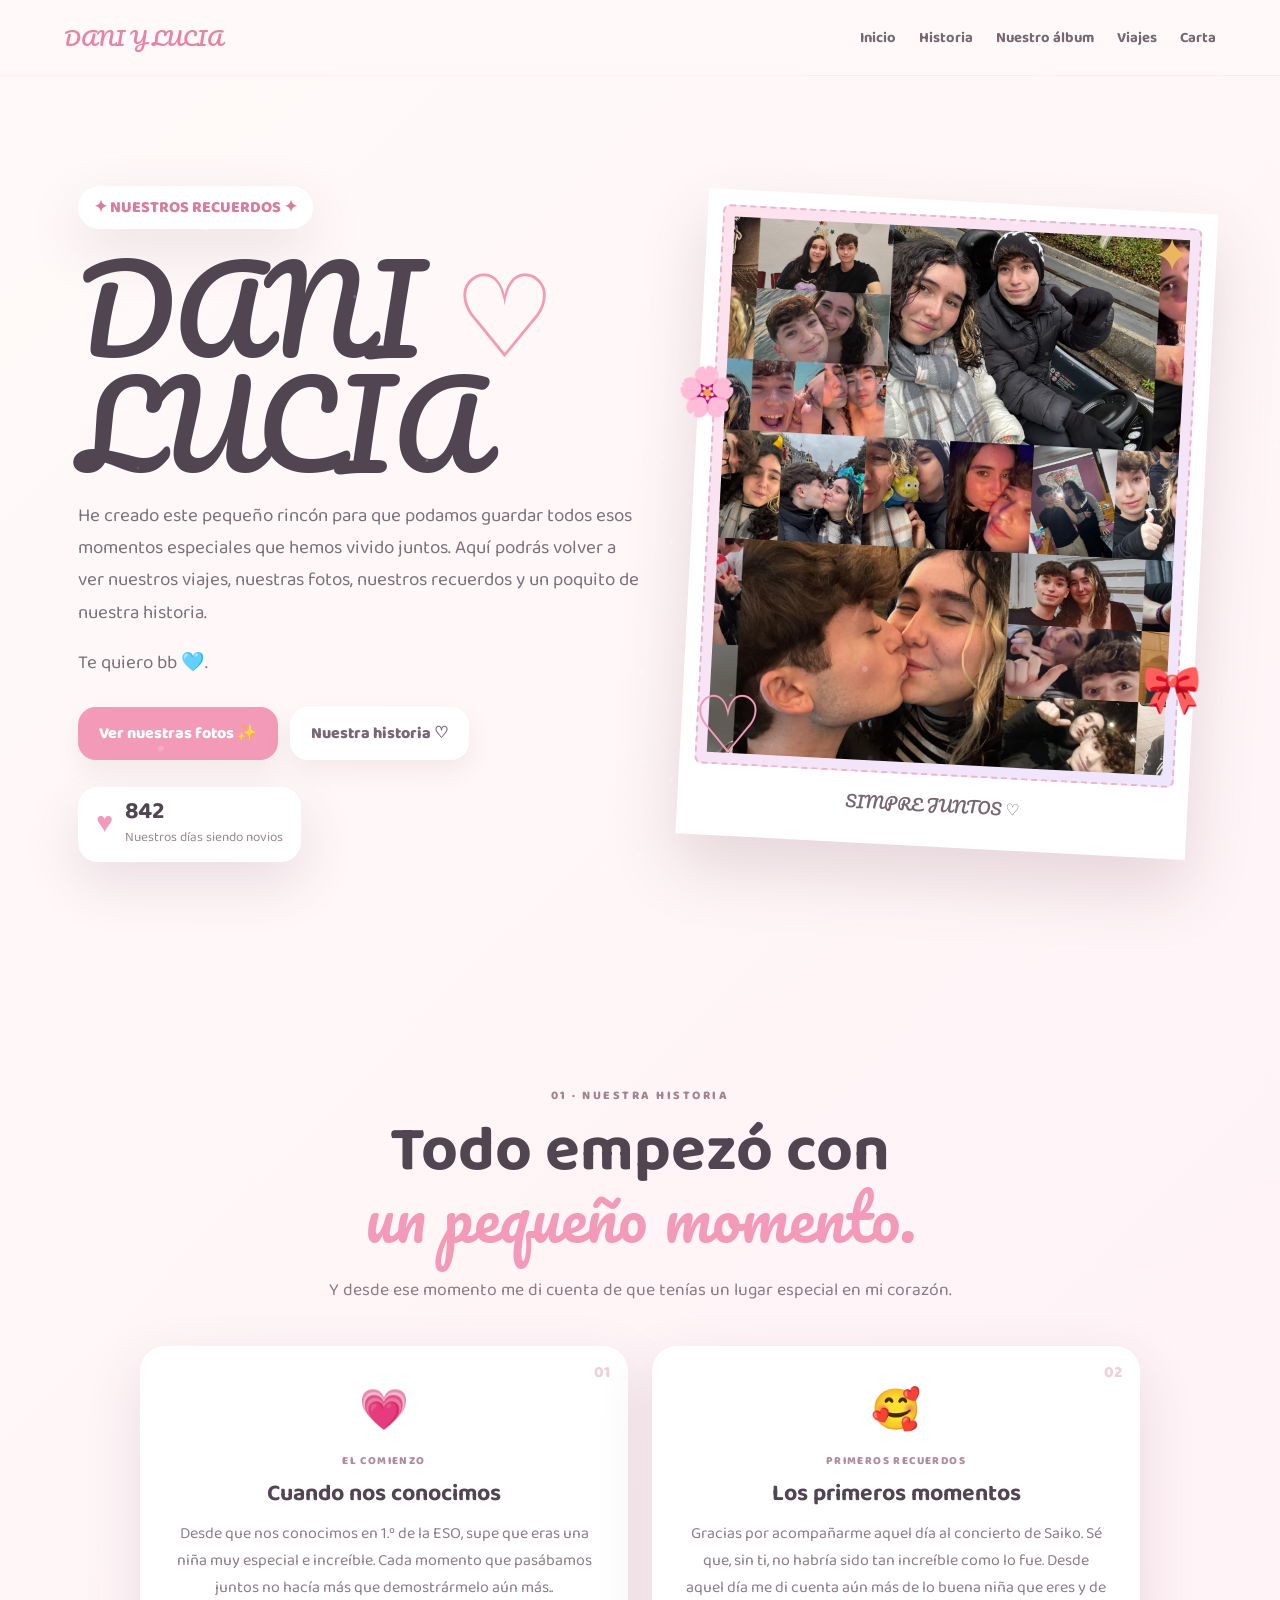
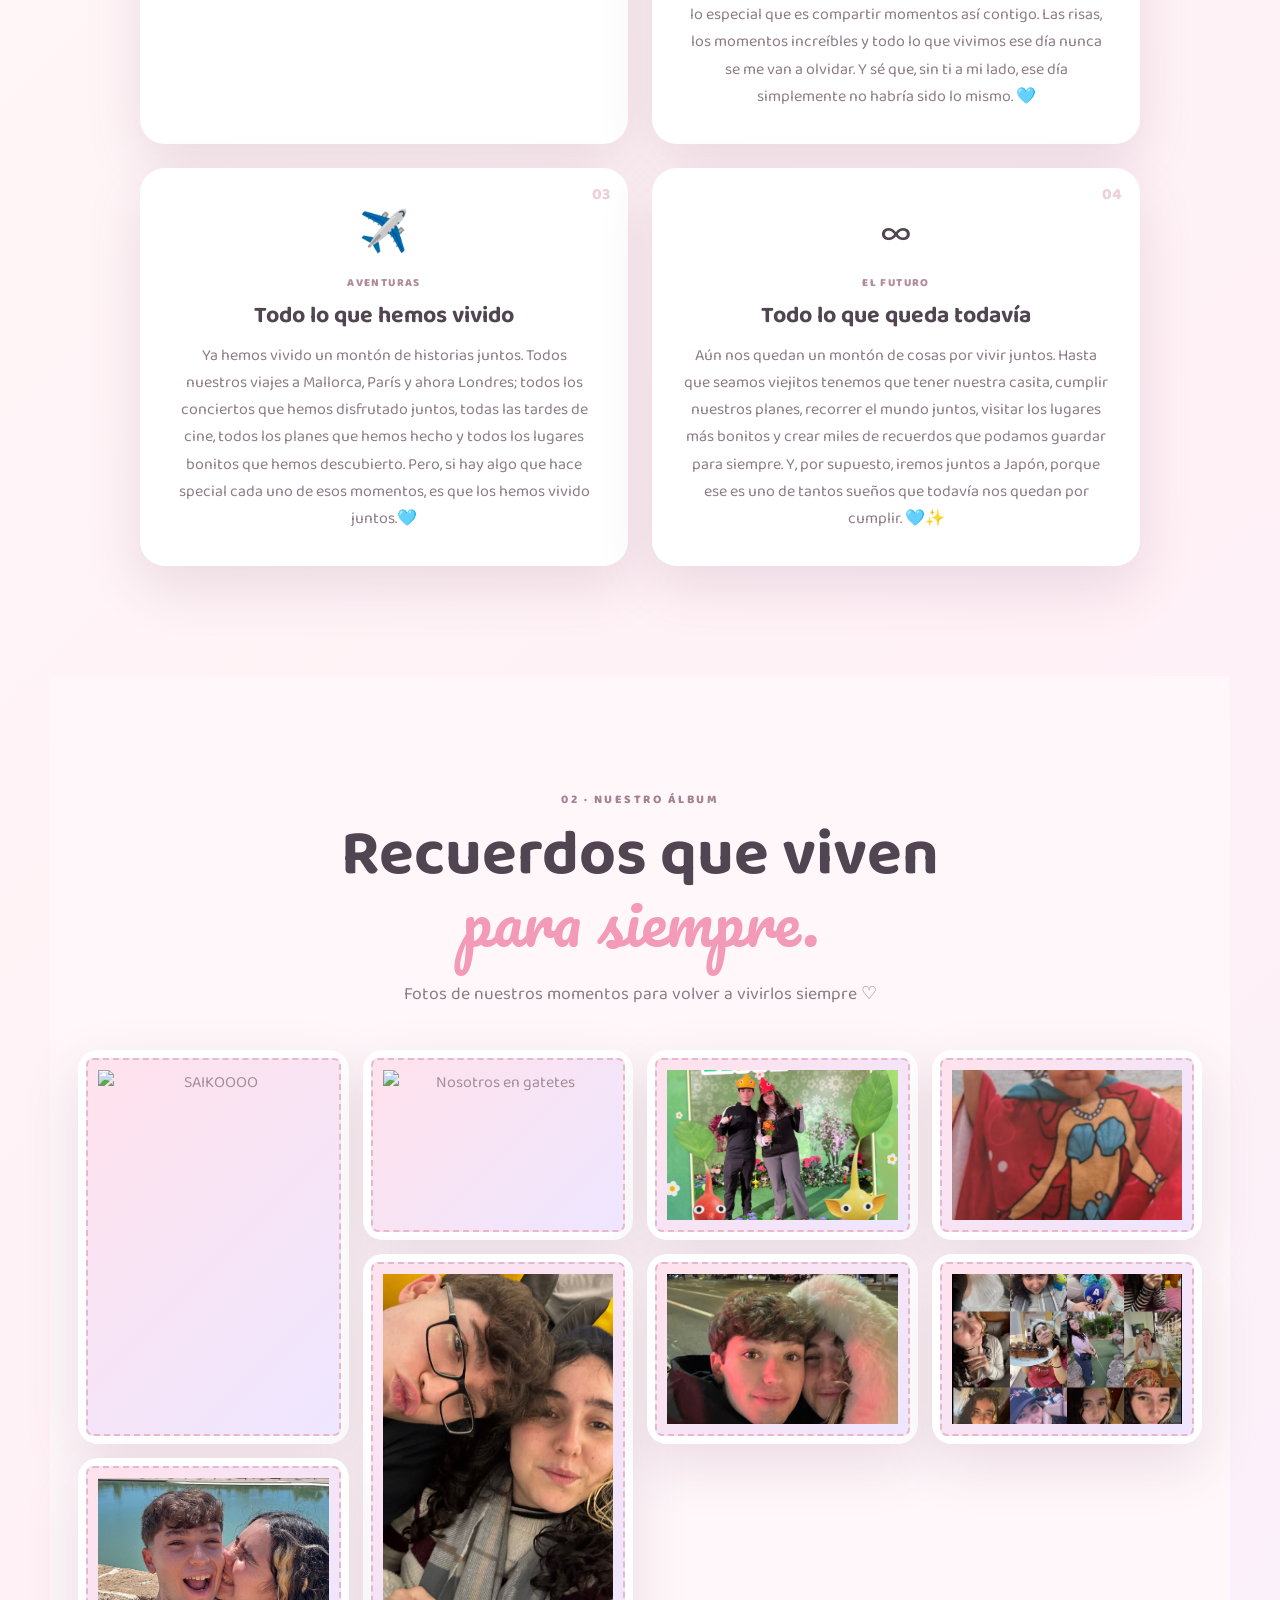
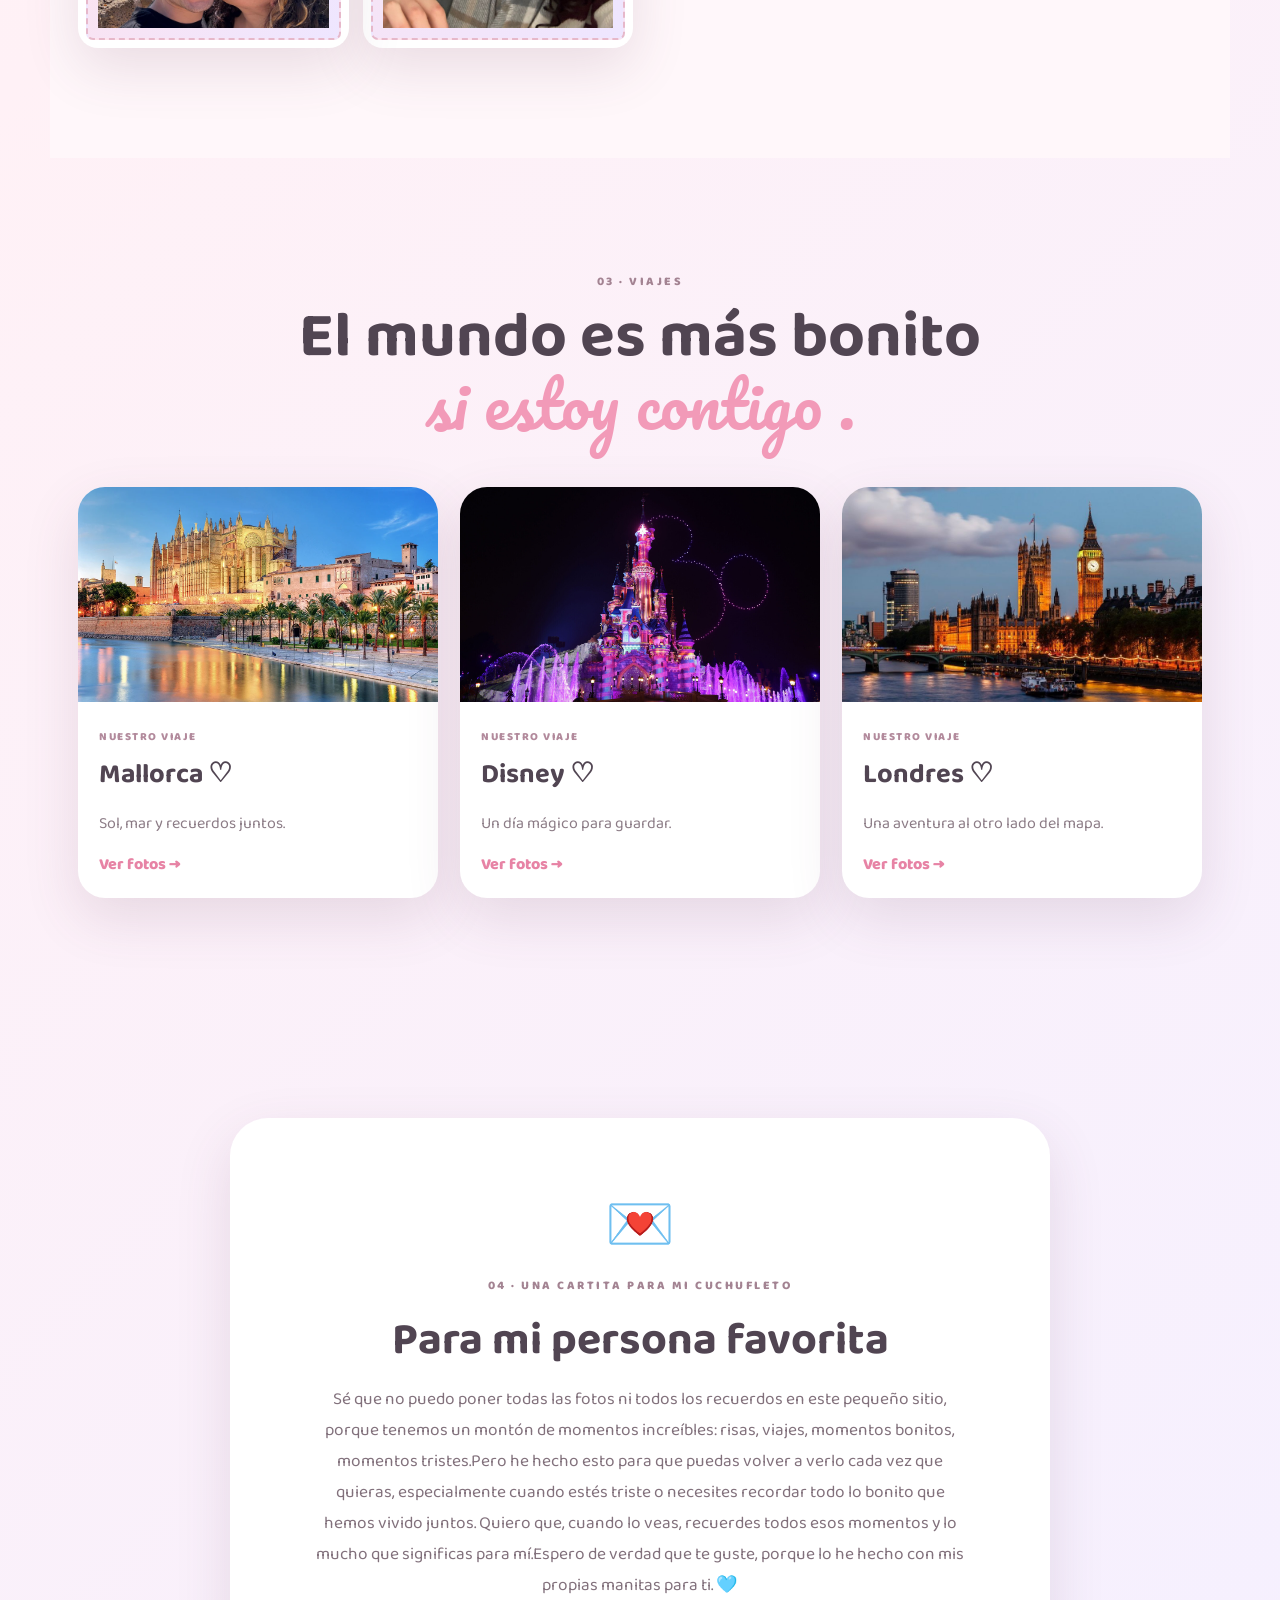
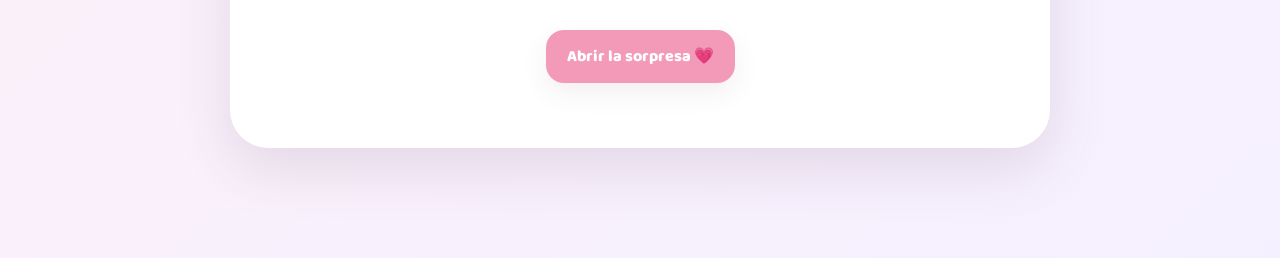
==== commit 7015f173: "Add files via upload" ====
--- a/index.html
+++ b/index.html
@@ -54,7 +54,7 @@
 <div class="section-heading center reveal"><span class="section-kicker">02 · NUESTRO ÁLBUM</span><h2>Recuerdos que viven<br><em>para siempre.</em></h2><p>Fotos de nuestros momentos para volver a vivirlos siempre ♡</p></div>
 <div class="gallery">
 <div class="gallery-item tall pareja reveal" data-photo-key="album-1" data-title="SAIKOO ♡"><div class="photo-placeholder" data-photo-key="album-1" data-photo-src="fotos/23.jpeg" data-photo-label="SAIKOOOO"><span>💗</span><b>FOTO 01</b><small>Nosotros</small></div></div>
-<div class="gallery-item viajes reveal" data-photo-key="album-2" data-title="Nosotros en gatetes"><div class="photo-placeholder" data-photo-key="album-2" data-photo-src="fotos/gato.jpeg" data-photo-label="Nosotros en gatetes"><span>✈️</span><b>FOTO 02</b><small>Viaje</small></div></div>
+<div class="gallery-item viajes reveal" data-photo-key="album-2" data-title="Nosotros en gatetes"><div class="photo-placeholder" data-photo-key="album-2" data-photo-src="fotos/24.jpeg" data-photo-label="Nosotros en gatetes"><span>✈️</span><b>FOTO 02</b><small>Viaje</small></div></div>
 <div class="gallery-item momentos reveal" data-photo-key="album-3" data-title="Haciendo el bobo"><div class="photo-placeholder" data-photo-key="album-3" data-photo-src="fotos/1.jpeg" data-photo-label="Haciendo el bobo "><span>🌸</span><b>FOTO 03</b><small>Momento</small></div></div>
 <div class="gallery-item pareja reveal" data-photo-key="album-4" data-title="Siempre tú ♡"><div class="photo-placeholder" data-photo-key="album-4" data-photo-src="fotos/9.jpeg" data-photo-label="Siempre tú"><span>🥰</span><b>FOTO 04</b><small>Nosotros</small></div></div>
 <div class="gallery-item viajes tall reveal" data-photo-key="album-5" data-title="Nuestro viaje 🏕️"><div class="photo-placeholder" data-photo-key="album-5" data-photo-src="fotos/8.jpeg" data-photo-label="Nuestro viaje"><span>🏕️</span><b>FOTO 05</b><small>Viaje</small></div></div>
@@ -74,13 +74,13 @@
 </section>
 
 <section class="section letter-section" id="carta">
-<div class="letter reveal"><div class="envelope-top">💌</div><span class="section-kicker">04 · UNA CARTA PARA TI</span><h2>Para mi persona favorita</h2><p>No sé cuántas fotos caben en una web, pero sé que nunca serán suficientes para guardar todo lo que hemos vivido. Gracias por cada risa, cada viaje, cada abrazo y cada pequeño momento.</p><button class="btn primary" onclick="openLetter()">Abrir la sorpresa 💗</button></div>
+<div class="letter reveal"><div class="envelope-top">💌</div><span class="section-kicker">04 · UNA CARTITA  PARA MI CUCHUFLETO </span><h2>Para mi persona favorita</h2><p>Sé que no puedo poner todas las fotos ni todos los recuerdos en este pequeño sitio, porque tenemos un montón de momentos increíbles: risas, viajes, momentos bonitos, momentos tristes.Pero he hecho esto para que puedas volver a verlo cada vez que quieras, especialmente cuando estés triste o necesites recordar todo lo bonito que hemos vivido juntos. Quiero que, cuando lo veas, recuerdes todos esos momentos y lo mucho que significas para mí.Espero de verdad que te guste, porque lo he hecho con mis propias manitas para ti. 🩵</p><button class="btn primary" onclick="openLetter()">Abrir la sorpresa 💗</button></div>
 </section>
 </main>
 
 
 <div class="modal" id="photoModal"><button class="close" onclick="closePhoto()">×</button><div class="modal-photo"><div class="photo-placeholder" id="modalPhoto"></div><h3 id="modalTitle"></h3></div></div>
-<div class="modal" id="letterModal"><div class="modal-card"><button class="close" onclick="closeLetter()">×</button><div class="modal-heart">💗</div><h2>Una última cosita...</h2><p>Si estás viendo esto, recuerda que eres una de las partes más bonitas de mi vida. Esta web solo acaba de empezar y quiero llenarla de miles de recuerdos contigo.</p><div class="mini-hearts">♡ ✦ ♡ ✦ ♡</div></div></div>
+<div class="modal" id="letterModal"><div class="modal-card"><button class="close" onclick="closeLetter()">×</button><div class="modal-heart">💗</div><h2>Una última cosita...</h2><p>Y de verdad lo que más quiero en este mundo es poder estar contigo toda la vida, cumplir todos nuestros sueños juntos y seguir creando recuerdos a tu lado. Porque, de verdad, eres la persona más importante de mi vida y no puedo imaginarme un futuro en el que no estés tú. Ojalá podamos vivir toda una vida juntos, cumplir cada uno de nuestros sueños, viajar, reírnos, superar los momentos difíciles y, sobre todo, seguir eligiéndonos cada día. Porque si hay algo que tengo claro, es que quiero que seas tú la persona con la que comparta todo lo que nos queda por vivir. 🩵</p><div class="mini-hearts">♡ ✦ ♡ ✦ ♡</div></div></div>
 <div class="toast" id="toast"></div>
 <script src="script.js"></script>
 </body></html>
